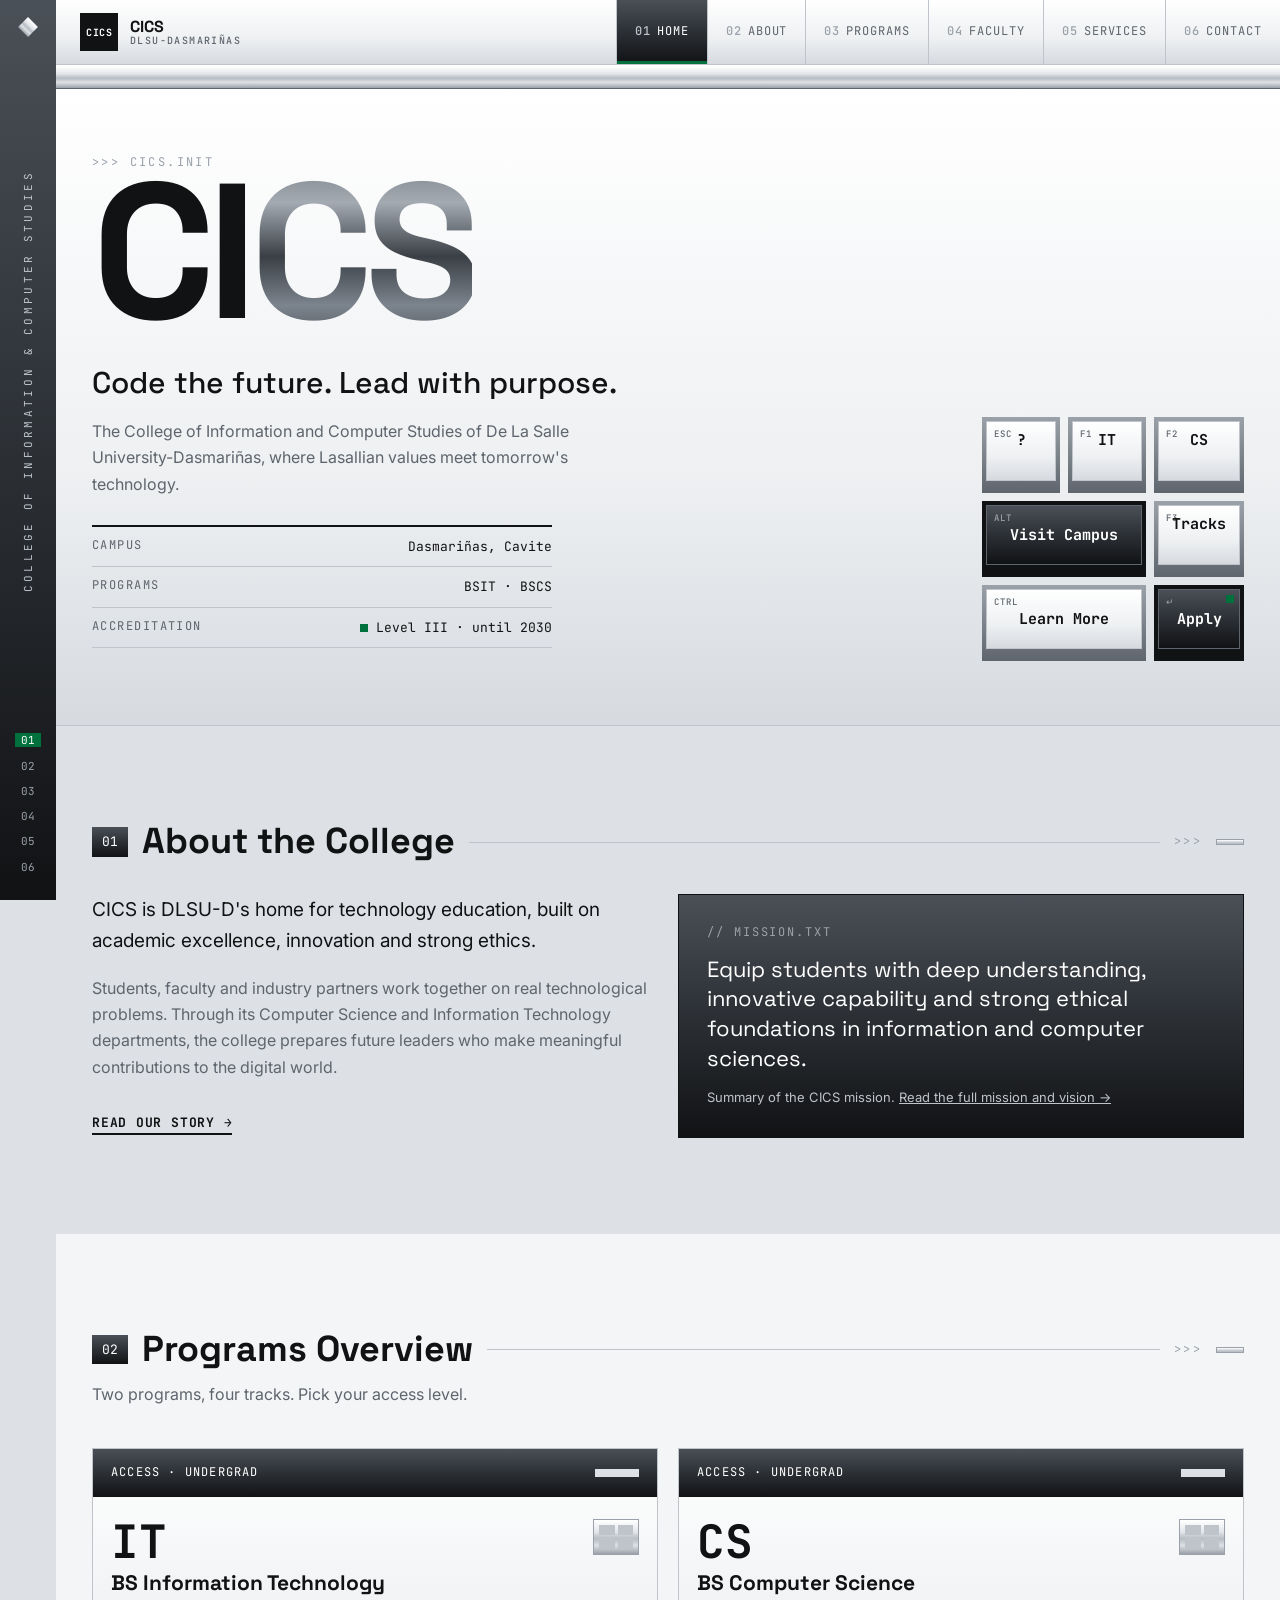
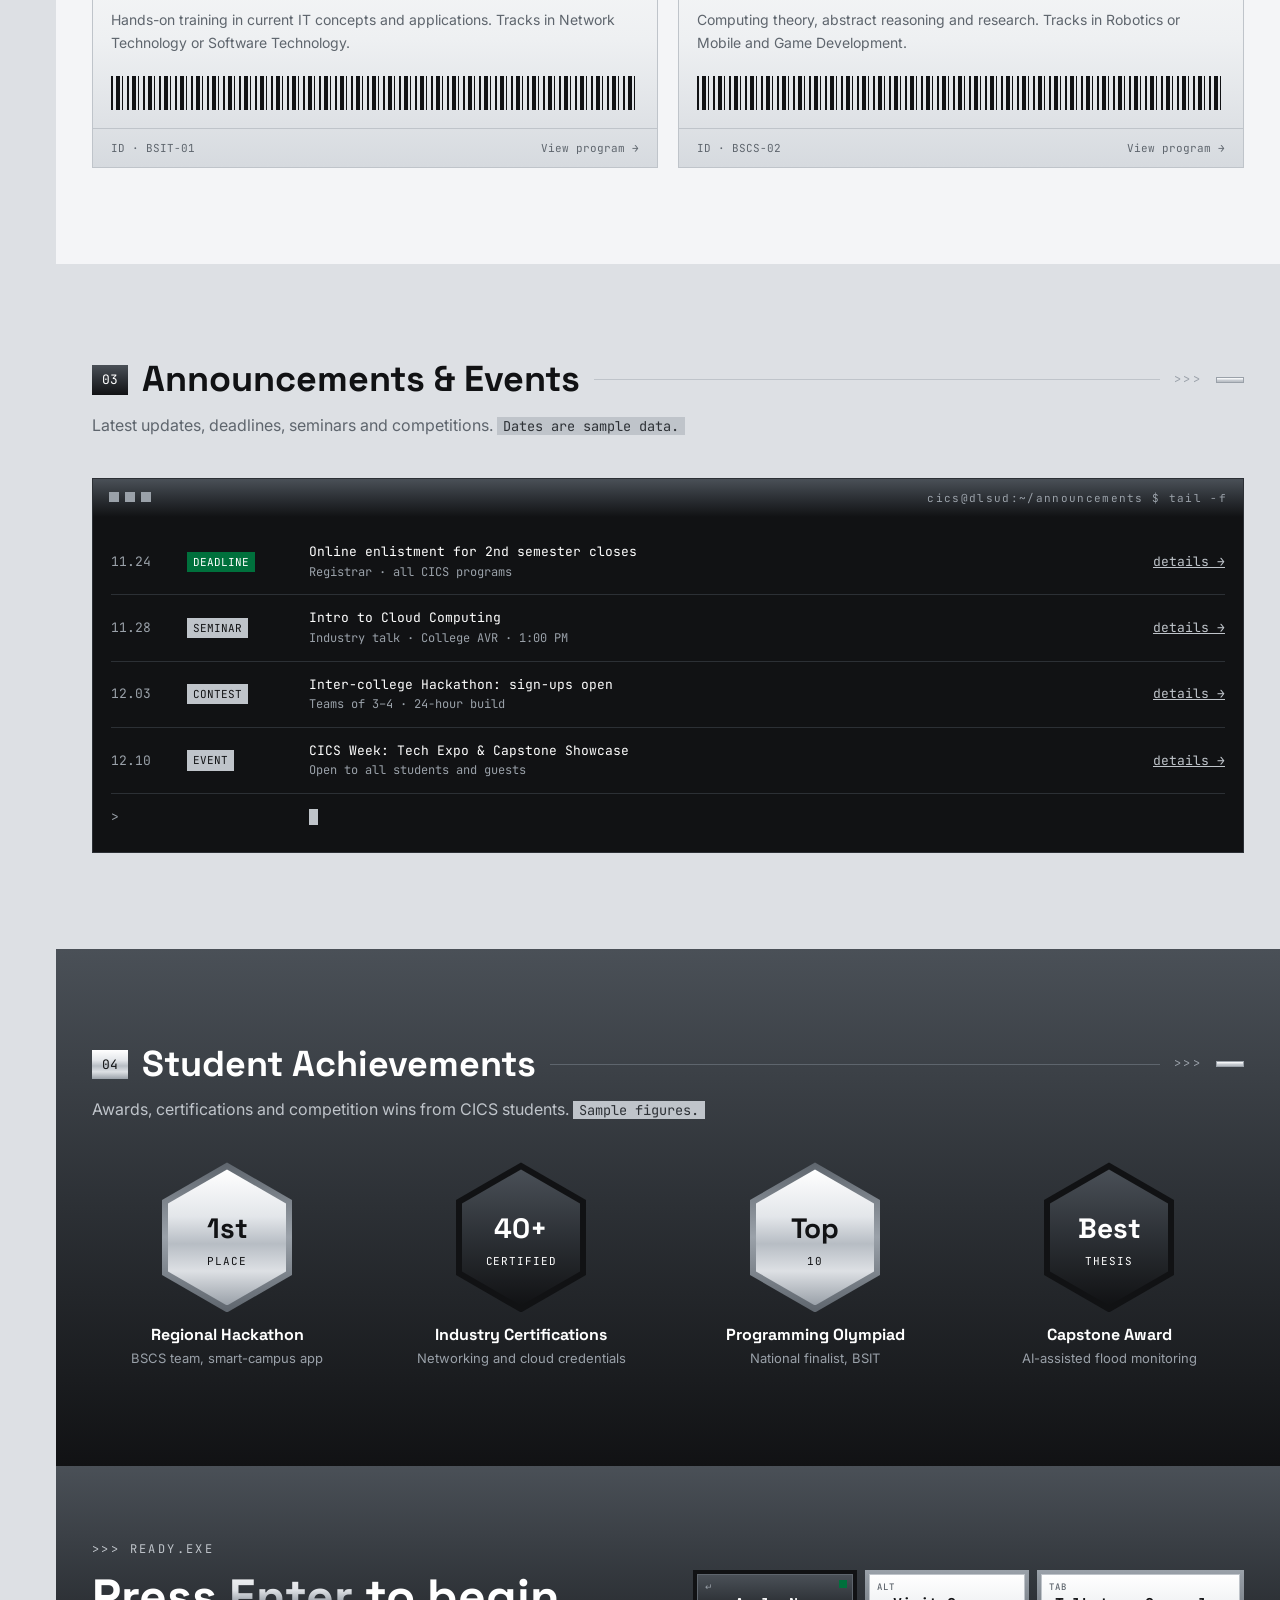
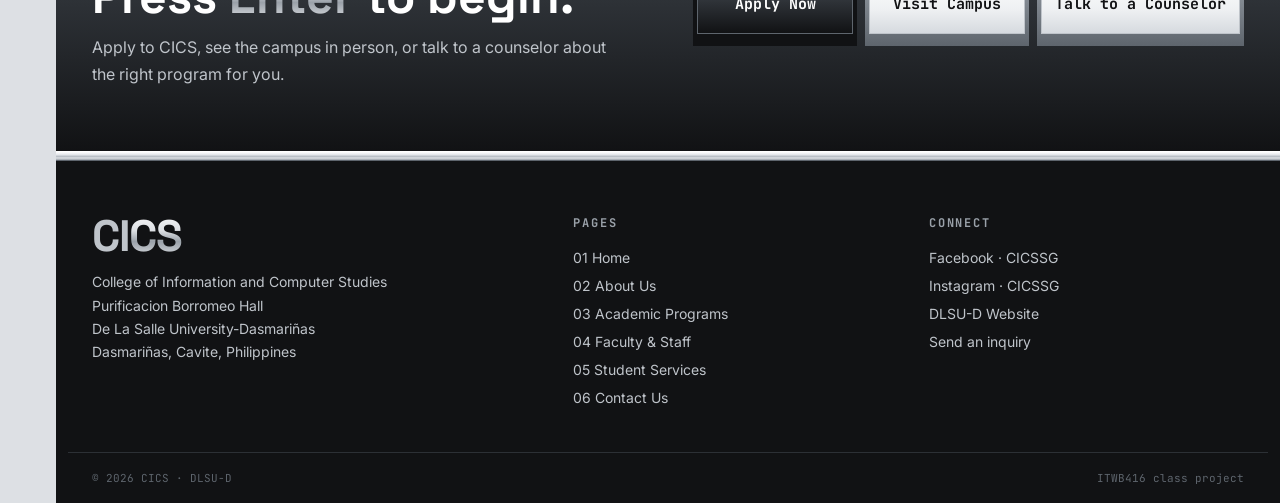
==== index.html @ 77de818f "Add Home, About Us and Academic Programs pages - Pages 1-3 of the CICS website outline (HTML/CSS) wi" ====
<!doctype html>
<html lang="en">
<head>
  <meta charset="utf-8">
  <meta name="viewport" content="width=device-width, initial-scale=1">
  <title>Home · CICS DLSU-D</title>
  <meta name="description" content="College of Information and Computer Studies, De La Salle University-Dasmariñas. Programs, announcements and student achievements.">
  <link rel="preconnect" href="https://fonts.googleapis.com">
  <link rel="preconnect" href="https://fonts.gstatic.com" crossorigin>
  <link href="https://fonts.googleapis.com/css2?family=Space+Grotesk:wght@500;700&family=Inter:wght@400;600&family=JetBrains+Mono:wght@500;700&display=swap" rel="stylesheet">
  <link rel="stylesheet" href="css/style.css">
</head>
<body>
<div class="shell">

  <!-- Side rail -->
  <aside class="rail" aria-label="Page index">
    <span class="mark" aria-hidden="true"></span>
    <span class="v" aria-hidden="true">College of Information &amp; Computer Studies</span>
    <ol>
      <li><a href="index.html" aria-current="page">01</a></li>
      <li><a href="about.html">02</a></li>
      <li><a href="programs.html">03</a></li>
      <li><a href="faculty.html">04</a></li>
      <li><a href="services.html">05</a></li>
      <li><a href="contact.html">06</a></li>
    </ol>
  </aside>

  <div class="main">
    <!-- Header -->
    <header class="site-header">
      <nav class="nav" aria-label="Main">
        <a class="brand" href="index.html">
          <span class="logo">CICS</span>
          <span>CICS<small>DLSU-Dasmariñas</small></span>
        </a>
        <input type="checkbox" id="menu" class="menu-toggle sr-only">
        <label for="menu" class="menu-btn"><i></i>Menu</label>
        <ul class="tabs">
          <li><a href="index.html" aria-current="page"><b>01</b>Home</a></li>
          <li><a href="about.html"><b>02</b>About</a></li>
          <li><a href="programs.html"><b>03</b>Programs</a></li>
          <li><a href="faculty.html"><b>04</b>Faculty</a></li>
          <li><a href="services.html"><b>05</b>Services</a></li>
          <li><a href="contact.html"><b>06</b>Contact</a></li>
        </ul>
      </nav>
    </header>
    <div class="chrome" aria-hidden="true"></div>

    <main>
      <!-- 01 · College banner -->
      <section class="hero" aria-labelledby="hero-title">
        <div class="container">
          <div>
            <p class="chev">&gt;&gt;&gt; CICS.INIT</p>
            <h1 id="hero-title" class="mega"><span class="sr-only">College of Information and Computer Studies, </span>CI<span class="silver">CS</span></h1>
            <p class="tagline">Code the future. Lead with purpose.</p>
            <p class="lede">The College of Information and Computer Studies of De La Salle University-Dasmariñas, where Lasallian values meet tomorrow's technology.</p>
            <dl class="spec">
              <div><dt>Campus</dt><dd>Dasmariñas, Cavite</dd></div>
              <div><dt>Programs</dt><dd>BSIT · BSCS</dd></div>
              <div><dt>Accreditation</dt><dd class="on">Level III · until 2030</dd></div>
            </dl>
          </div>
          <nav class="hero-keys" aria-label="Quick links">
            <a class="key" href="about.html"><span class="sub">ESC</span><span>?</span><span class="sr-only">About the college</span></a>
            <a class="key" href="programs.html#bsit"><span class="sub">F1</span><span>IT</span><span class="sr-only">BS Information Technology</span></a>
            <a class="key" href="programs.html#bscs"><span class="sub">F2</span><span>CS</span><span class="sr-only">BS Computer Science</span></a>
            <a class="key dark wide" href="contact.html"><span class="sub">ALT</span><span>Visit Campus</span></a>
            <a class="key" href="programs.html#tracks"><span class="sub">F3</span><span>Tracks</span><span class="sr-only">Specializations and tracks</span></a>
            <a class="key wide" href="about.html"><span class="sub">CTRL</span><span>Learn More</span></a>
            <a class="key dark go" href="contact.html"><span class="sub">↵</span><span>Apply</span></a>
          </nav>
        </div>
      </section>

      <!-- 02 · About (quick intro) -->
      <section class="section" aria-labelledby="about-title">
        <div class="container">
          <div class="sh"><span class="num">01</span><h2 id="about-title">About the College</h2><span class="line"></span><span class="chev">&gt;&gt;&gt;</span><span class="tick"></span></div>
          <div class="grid g2" style="margin-top:32px;align-items:start">
            <div>
              <p style="font-size:19px;margin-bottom:18px">CICS is DLSU-D's home for technology education, built on academic excellence, innovation and strong ethics.</p>
              <p class="muted" style="margin-bottom:28px">Students, faculty and industry partners work together on real technological problems. Through its Computer Science and Information Technology departments, the college prepares future leaders who make meaningful contributions to the digital world.</p>
              <a class="link" href="about.html">Read our story →</a>
            </div>
            <div class="panel dark">
              <p class="tag" style="color:var(--steel);margin-bottom:12px">// mission.txt</p>
              <p style="font-family:var(--f-head);font-size:22px;line-height:1.35">Equip students with deep understanding, innovative capability and strong ethical foundations in information and computer sciences.</p>
              <p class="muted" style="margin-top:14px;font-size:13px">Summary of the CICS mission. <a href="about.html#mission" style="color:var(--chrome-3)">Read the full mission and vision →</a></p>
            </div>
          </div>
        </div>
      </section>

      <!-- 03 · Programs overview -->
      <section class="section alt" aria-labelledby="programs-title">
        <div class="container">
          <div class="sh"><span class="num">02</span><h2 id="programs-title">Programs Overview</h2><span class="line"></span><span class="chev">&gt;&gt;&gt;</span><span class="tick"></span></div>
          <p class="intro">Two programs, four tracks. Pick your access level.</p>
          <div class="grid g2">
            <a class="badge" href="programs.html#bsit">
              <div class="head"><span>ACCESS · UNDERGRAD</span><span class="slot"></span></div>
              <div class="bd"><div><span class="code">IT</span><h3>BS Information Technology</h3></div><div class="chip" aria-hidden="true"><i></i><i></i><i></i><i></i></div>
                <p>Hands-on training in current IT concepts and applications. Tracks in Network Technology or Software Technology.</p></div>
              <div class="barcode" aria-hidden="true"></div>
              <div class="foot"><span>ID · BSIT-01</span><span>View program →</span></div>
            </a>
            <a class="badge" href="programs.html#bscs">
              <div class="head"><span>ACCESS · UNDERGRAD</span><span class="slot"></span></div>
              <div class="bd"><div><span class="code">CS</span><h3>BS Computer Science</h3></div><div class="chip" aria-hidden="true"><i></i><i></i><i></i><i></i></div>
                <p>Computing theory, abstract reasoning and research. Tracks in Robotics or Mobile and Game Development.</p></div>
              <div class="barcode" aria-hidden="true"></div>
              <div class="foot"><span>ID · BSCS-02</span><span>View program →</span></div>
            </a>
          </div>
        </div>
      </section>

      <!-- 04 · Announcements & events -->
      <section class="section" aria-labelledby="news-title">
        <div class="container">
          <div class="sh"><span class="num">03</span><h2 id="news-title">Announcements &amp; Events</h2><span class="line"></span><span class="chev">&gt;&gt;&gt;</span><span class="tick"></span></div>
          <p class="intro">Latest updates, deadlines, seminars and competitions. <span class="placeholder">Dates are sample data.</span></p>
          <div class="term">
            <div class="bar"><span aria-hidden="true"><i></i><i></i><i></i></span><span>cics@dlsud:~/announcements $ tail -f</span></div>
            <ul>
              <li><span class="d">11.24</span><span class="k g">DEADLINE</span><span class="t">Online enlistment for 2nd semester closes<small>Registrar · all CICS programs</small></span><a class="go-link" href="#">details →</a></li>
              <li><span class="d">11.28</span><span class="k">SEMINAR</span><span class="t">Intro to Cloud Computing<small>Industry talk · College AVR · 1:00 PM</small></span><a class="go-link" href="#">details →</a></li>
              <li><span class="d">12.03</span><span class="k">CONTEST</span><span class="t">Inter-college Hackathon: sign-ups open<small>Teams of 3–4 · 24-hour build</small></span><a class="go-link" href="#">details →</a></li>
              <li><span class="d">12.10</span><span class="k">EVENT</span><span class="t">CICS Week: Tech Expo &amp; Capstone Showcase<small>Open to all students and guests</small></span><a class="go-link" href="#">details →</a></li>
              <li><span class="d">&gt;</span><span></span><span class="t"><span class="cursor" aria-hidden="true"></span></span><span></span></li>
            </ul>
          </div>
        </div>
      </section>

      <!-- 05 · Student achievements -->
      <section class="section dark" aria-labelledby="ach-title">
        <div class="container">
          <div class="sh"><span class="num">04</span><h2 id="ach-title">Student Achievements</h2><span class="line"></span><span class="chev">&gt;&gt;&gt;</span><span class="tick"></span></div>
          <p class="intro">Awards, certifications and competition wins from CICS students. <span class="placeholder">Sample figures.</span></p>
          <div class="medals">
            <div class="medal"><div class="hex"><div><span><b>1st</b>PLACE</span></div></div><h3>Regional Hackathon</h3><p>BSCS team, smart-campus app</p></div>
            <div class="medal"><div class="hex dark"><div><span><b>40+</b>CERTIFIED</span></div></div><h3>Industry Certifications</h3><p>Networking and cloud credentials</p></div>
            <div class="medal"><div class="hex"><div><span><b>Top</b>10</span></div></div><h3>Programming Olympiad</h3><p>National finalist, BSIT</p></div>
            <div class="medal"><div class="hex dark"><div><span><b>Best</b>THESIS</span></div></div><h3>Capstone Award</h3><p>AI-assisted flood monitoring</p></div>
          </div>
        </div>
      </section>
    </main>

    <!-- 06 · Call to action -->
    <section class="cta" aria-labelledby="cta-title">
      <div class="container">
        <div>
          <p class="chev">&gt;&gt;&gt; READY.EXE</p>
          <h2 id="cta-title" style="margin-top:12px">Press <span class="silver-light">Enter</span> to begin.</h2>
          <p>Apply to CICS, see the campus in person, or talk to a counselor about the right program for you.</p>
        </div>
        <div class="keys">
          <a class="key dark go wide" href="contact.html"><span class="sub">↵</span><span>Apply Now</span></a>
          <a class="key wide" href="contact.html"><span class="sub">ALT</span><span>Visit Campus</span></a>
          <a class="key wide" href="contact.html"><span class="sub">TAB</span><span>Talk to a Counselor</span></a>
        </div>
      </div>
    </section>

    <!-- Footer -->
    <footer class="site-footer">
      <div class="chrome thin" aria-hidden="true"></div>
      <div class="container">
        <div>
          <p class="big">CI<span class="silver-light">CS</span></p>
          <p style="font-size:14px;max-width:340px">College of Information and Computer Studies<br>Purificacion Borromeo Hall<br>De La Salle University-Dasmariñas<br>Dasmariñas, Cavite, Philippines</p>
        </div>
        <div>
          <h4>Pages</h4>
          <ul>
            <li><a href="index.html">01 Home</a></li>
            <li><a href="about.html">02 About Us</a></li>
            <li><a href="programs.html">03 Academic Programs</a></li>
            <li><a href="faculty.html">04 Faculty &amp; Staff</a></li>
            <li><a href="services.html">05 Student Services</a></li>
            <li><a href="contact.html">06 Contact Us</a></li>
          </ul>
        </div>
        <div>
          <h4>Connect</h4>
          <ul>
            <li><a href="https://www.facebook.com/DLSUD.CICSSG" target="_blank" rel="noopener">Facebook · CICSSG</a></li>
            <li><a href="https://www.instagram.com/dlsud.cicssg/" target="_blank" rel="noopener">Instagram · CICSSG</a></li>
            <li><a href="https://www.dlsud.edu.ph/" target="_blank" rel="noopener">DLSU-D Website</a></li>
            <li><a href="contact.html">Send an inquiry</a></li>
          </ul>
        </div>
      </div>
      <div class="legal"><span>© 2026 CICS · DLSU-D</span><span>ITWB416 class project</span></div>
    </footer>
  </div>
</div>
</body>
</html>
---- css/style.css ----
/* =========================================================
   CICS · DLSU-D  —  Shared stylesheet (pages 01–03)
   Design direction v0.7 (see design/moodboard.html)
   Silver/black "hardware" look. Gradients only for metal.
   ========================================================= */

:root{
  /* Silver scale */
  --white:#FFFFFF;
  --chrome-1:#F4F5F7;
  --chrome-2:#DDE0E4;
  --chrome-3:#BFC4CA;
  --steel:#9AA1A9;
  --gunmetal:#5E656D;
  --graphite:#2C3035;
  --black:#111214;
  --dlsud:#00703C;          /* "on" signal light only */

  /* Metal gradients */
  --metal:linear-gradient(180deg,#FFFFFF 0%,#E3E6EA 35%,#B7BDC4 55%,#DDE0E4 75%,#9AA1A9 100%);
  --metal-soft:linear-gradient(180deg,#FFFFFF 0%,#EEF0F2 60%,#D6DADF 100%);
  --metal-dark:linear-gradient(180deg,#4A5057 0%,#2C3035 50%,#111214 100%);
  --metal-text:linear-gradient(180deg,#5E656D 0%,#A3AAB2 30%,#3A3F45 52%,#7C848D 72%,#2C3035 100%);
  --metal-text-light:linear-gradient(180deg,#FFFFFF 0%,#DDE0E4 40%,#9AA1A9 60%,#F4F5F7 100%);

  /* Type */
  --f-head:'Space Grotesk',system-ui,sans-serif;
  --f-body:'Inter',system-ui,sans-serif;
  --f-mono:'JetBrains Mono',ui-monospace,monospace;

  /* Layout */
  --rail:56px;
  --max:1200px;
  --gutter:24px;
  --section:96px;
}

*,*::before,*::after{box-sizing:border-box}
html{scroll-behavior:smooth;scroll-padding-top:96px}
body{margin:0;background:var(--chrome-2);color:var(--black);font-family:var(--f-body);line-height:1.65;font-size:16px}
img{max-width:100%;display:block}
a{color:inherit}
h1,h2,h3,h4{font-family:var(--f-head);line-height:1.1;margin:0}
p{margin:0}
ul,ol{margin:0}
:focus-visible{outline:2px solid var(--dlsud);outline-offset:3px}
.sr-only{position:absolute;width:1px;height:1px;overflow:hidden;clip:rect(0 0 0 0);white-space:nowrap}

/* ---------- Utilities ---------- */
.container{max-width:var(--max);margin:0 auto;padding:0 var(--gutter)}
.tag{font-family:var(--f-mono);font-size:12px;letter-spacing:.16em;text-transform:uppercase;color:var(--gunmetal)}
.chev{font-family:var(--f-mono);font-size:12px;letter-spacing:.2em;color:var(--steel)}
.muted{color:var(--gunmetal)}
.silver{background:var(--metal-text);-webkit-background-clip:text;background-clip:text;color:transparent}
.silver-light{background:var(--metal-text-light);-webkit-background-clip:text;background-clip:text;color:transparent}
.placeholder{background:var(--chrome-3);color:var(--graphite);font-family:var(--f-mono);font-size:.85em;padding:0 6px}

/* ---------- Shell: side rail + main ---------- */
.shell{display:grid;grid-template-columns:var(--rail) 1fr;min-height:100vh}
.rail{position:sticky;top:0;height:100vh;background:var(--metal-dark);color:var(--steel);
  display:flex;flex-direction:column;align-items:center;justify-content:space-between;padding:20px 0;
  font-family:var(--f-mono);font-size:11px;z-index:30}
.rail .mark{width:14px;height:14px;background:var(--metal);transform:rotate(45deg)}
.rail .v{writing-mode:vertical-rl;transform:rotate(180deg);letter-spacing:.3em;text-transform:uppercase;color:var(--chrome-3);white-space:nowrap}
.rail ol{list-style:none;padding:0;text-align:center;line-height:2.3}
.rail a{text-decoration:none;color:var(--steel);padding:0 6px}
.rail a:hover{color:var(--white)}
.rail a[aria-current="page"]{color:var(--white);background:var(--dlsud)}
.main{min-width:0}

/* ---------- Header / nav ---------- */
.site-header{position:sticky;top:0;z-index:20;background:var(--metal-soft);border-bottom:1px solid var(--chrome-3)}
.nav{display:flex;justify-content:space-between;align-items:stretch;min-height:64px}
.brand{display:flex;align-items:center;gap:12px;padding:0 var(--gutter);text-decoration:none;font-family:var(--f-head);font-weight:700;line-height:1.1}
.brand .logo{width:38px;height:38px;background:var(--black);color:var(--white);display:grid;place-items:center;font-family:var(--f-mono);font-size:10px;letter-spacing:.05em}
.brand small{display:block;font-family:var(--f-mono);font-weight:500;font-size:10px;letter-spacing:.14em;color:var(--gunmetal);text-transform:uppercase}
.tabs{display:flex;list-style:none;padding:0;font-family:var(--f-mono);font-size:12px;text-transform:uppercase;letter-spacing:.08em}
.tabs li{display:flex}
.tabs a{display:flex;align-items:center;padding:0 18px;border-left:1px solid var(--chrome-3);color:var(--gunmetal);text-decoration:none;transition:background .2s,color .2s}
.tabs a b{color:var(--steel);font-weight:500;margin-right:6px}
.tabs a:hover{background:var(--chrome-1);color:var(--black)}
.tabs a[aria-current="page"]{background:var(--metal-dark);color:var(--white);box-shadow:inset 0 -3px 0 var(--dlsud)}
.tabs a[aria-current="page"] b{color:var(--chrome-3)}
.menu-toggle,.menu-btn{display:none}
.chrome{height:24px;background:var(--metal);border-top:1px solid var(--white);border-bottom:1px solid var(--gunmetal)}
.chrome.thin{height:10px}

/* ---------- Keycaps (buttons) ---------- */
.key{display:inline-grid;place-items:center;position:relative;min-width:76px;height:76px;padding:0 18px 8px;
  background:linear-gradient(180deg,#9AA1A9,#5E656D);font-family:var(--f-mono);font-weight:700;font-size:15px;
  color:var(--black);text-decoration:none;user-select:none;transition:transform .1s}
.key::before{content:"";position:absolute;inset:4px 4px 12px 4px;background:var(--metal-soft);border:1px solid var(--chrome-3);transition:inset .1s}
.key > *{position:relative;z-index:1}
.key .sub{position:absolute;top:10px;left:12px;font-size:9px;font-weight:500;color:var(--gunmetal);letter-spacing:.1em}
.key:hover::before{inset:6px 4px 10px 4px}
.key:active::before{inset:8px 4px 8px 4px}
.key.dark{background:var(--black);color:var(--white)}
.key.dark::before{background:var(--metal-dark);border-color:var(--gunmetal)}
.key.dark .sub{color:var(--steel)}
.key.wide{min-width:164px}
.key.go::after{content:"";position:absolute;z-index:1;top:10px;right:10px;width:8px;height:8px;background:var(--dlsud)}
.key.sm{height:68px;min-width:72px;padding:18px 14px 10px;font-size:13px}
.key.sm .sub{top:8px;left:10px}
.keys{display:flex;flex-wrap:wrap;gap:8px}

/* Plain text link with arrow */
.link{font-family:var(--f-mono);font-size:13px;font-weight:700;text-decoration:none;letter-spacing:.06em;text-transform:uppercase;border-bottom:2px solid var(--black);padding-bottom:2px}
.link:hover{border-color:var(--dlsud)}

/* ---------- Sections ---------- */
.section{padding:var(--section) 0}
.section.alt{background:var(--chrome-1)}
.section.dark{background:var(--metal-dark);color:var(--white)}
.section.dark .muted,.section.dark .tag{color:var(--steel)}
.sh{display:flex;align-items:center;gap:14px;margin-bottom:12px}
.sh .num{font-family:var(--f-mono);font-size:13px;background:var(--metal-dark);color:var(--white);padding:4px 10px}
.sh h2{font-size:clamp(26px,3.4vw,36px)}
.sh .line{flex:1;height:1px;background:var(--chrome-3);min-width:24px}
.sh .tick{width:28px;height:6px;background:var(--metal);border:1px solid var(--steel)}
.section.dark .sh .num{background:var(--metal);color:var(--black)}
.section.dark .sh .line{background:var(--gunmetal)}
.intro{max-width:720px;color:var(--gunmetal);margin-bottom:40px}
.section.dark .intro{color:var(--chrome-3)}

.grid{display:grid;gap:20px}
.g2{grid-template-columns:repeat(auto-fit,minmax(min(100%,420px),1fr))}
.g3{grid-template-columns:repeat(auto-fit,minmax(min(100%,280px),1fr))}
.g4{grid-template-columns:repeat(auto-fit,minmax(min(100%,220px),1fr))}

.panel{background:var(--metal-soft);border:1px solid var(--chrome-3);padding:28px}
.panel h3{font-size:22px;margin-bottom:10px}
.panel.dark{background:var(--metal-dark);border-color:var(--black);color:var(--white)}
.panel.dark .muted{color:var(--chrome-3)}

/* Spec sheet */
.spec{border-top:2px solid var(--black);font-family:var(--f-mono);font-size:13px}
.spec div{display:flex;justify-content:space-between;gap:16px;padding:9px 0;border-bottom:1px solid var(--chrome-3)}
.spec dt,.spec span:first-child{color:var(--gunmetal);text-transform:uppercase;letter-spacing:.12em;font-size:12px}
.spec dd{margin:0;text-align:right}
.spec .on::before{content:"";display:inline-block;width:8px;height:8px;background:var(--dlsud);margin-right:8px}

/* ---------- Mega type / heroes ---------- */
.mega{font-family:var(--f-head);font-weight:700;font-size:clamp(84px,15vw,200px);line-height:.82;letter-spacing:-.045em}
.hero{background:var(--metal-soft);border-bottom:1px solid var(--chrome-3)}
.hero .container{display:grid;grid-template-columns:1.3fr 1fr;gap:40px;padding-top:64px;padding-bottom:64px;align-items:end}
.hero .tagline{font-family:var(--f-head);font-size:clamp(22px,2.6vw,30px);font-weight:500;margin:28px 0 10px}
.hero .lede{color:var(--gunmetal);max-width:520px;margin-bottom:28px}
.hero .spec{max-width:460px}
.hero-keys{display:grid;grid-template-columns:repeat(3,auto);gap:8px;justify-content:end}
.hero-keys .wide{grid-column:span 2}

/* Inner page hero */
.page-hero{background:var(--metal-soft);border-bottom:1px solid var(--chrome-3)}
.page-hero .container{padding-top:56px;padding-bottom:56px;display:grid;grid-template-columns:1fr auto;gap:32px;align-items:end}
.page-hero .mega{font-size:clamp(64px,11vw,150px)}
.crumb{font-family:var(--f-mono);font-size:12px;color:var(--gunmetal);margin-bottom:18px;letter-spacing:.08em}
.crumb a{text-decoration:none}
.crumb a:hover{text-decoration:underline}
.page-hero p.lede{max-width:520px;color:var(--gunmetal);margin-top:20px}
.jump{display:flex;flex-wrap:wrap;gap:8px;justify-content:flex-end;max-width:380px}

/* ---------- Access badges (program cards) ---------- */
.badge{display:flex;flex-direction:column;background:var(--metal-soft);border:1px solid var(--chrome-3);text-decoration:none;transition:transform .2s,border-color .2s}
a.badge:hover{transform:translateY(-4px);border-color:var(--black)}
.badge .head{background:var(--metal-dark);color:var(--white);padding:14px 18px;display:flex;justify-content:space-between;align-items:center;font-family:var(--f-mono);font-size:12px;letter-spacing:.1em}
.badge .slot{width:44px;height:8px;background:var(--chrome-2)}
.badge .bd{padding:22px 18px;display:grid;grid-template-columns:1fr auto;gap:14px;flex:1}
.badge .code{display:block;font-family:var(--f-mono);font-size:46px;font-weight:700;line-height:1;margin-bottom:6px}
.badge h3{font-size:21px}
.badge p{grid-column:1/-1;color:var(--gunmetal);font-size:14px}
.chip{width:46px;height:36px;background:var(--metal);border:1px solid var(--steel);display:grid;grid-template-columns:1fr 1fr;gap:3px;padding:5px}
.chip i{background:var(--chrome-3)}
.barcode{height:34px;margin:0 18px 18px;background:repeating-linear-gradient(90deg,var(--black) 0 2px,transparent 2px 5px,var(--black) 5px 9px,transparent 9px 11px,var(--black) 11px 12px,transparent 12px 16px)}
.badge .foot{display:flex;justify-content:space-between;padding:10px 18px;border-top:1px solid var(--chrome-3);font-family:var(--f-mono);font-size:11px;color:var(--gunmetal)}

/* ---------- Terminal ---------- */
.term{background:var(--black);color:var(--chrome-3);font-family:var(--f-mono);font-size:13px;border:1px solid var(--graphite)}
.term .bar{display:flex;justify-content:space-between;align-items:center;padding:10px 16px;background:var(--metal-dark);color:var(--steel);font-size:11px;letter-spacing:.12em}
.term .bar i{display:inline-block;width:10px;height:10px;background:var(--steel);margin-right:6px}
.term ul{list-style:none;padding:12px 18px}
.term li{display:grid;grid-template-columns:64px 110px 1fr auto;gap:12px;align-items:center;padding:12px 0;border-bottom:1px solid var(--graphite)}
.term li:last-child{border-bottom:0}
.term .d{color:var(--steel)}
.term .t{color:var(--white)}
.term .t small{display:block;color:var(--steel);font-size:12px}
.term .k{color:var(--black);background:var(--chrome-3);padding:1px 6px;justify-self:start;font-size:11px}
.term .k.g{background:var(--dlsud);color:var(--white)}
.term a{color:var(--chrome-3)}
.term a:hover{color:var(--white)}
.cursor{display:inline-block;width:9px;height:16px;background:var(--chrome-3);vertical-align:middle;animation:blink 1s steps(1) infinite}
@keyframes blink{50%{opacity:0}}

/* ---------- Hex medals ---------- */
.medals{display:grid;grid-template-columns:repeat(auto-fit,minmax(150px,1fr));gap:24px}
.medal{text-align:center}
.hex{width:130px;height:150px;margin:0 auto 14px;clip-path:polygon(50% 0,100% 25%,100% 75%,50% 100%,0 75%,0 25%);background:linear-gradient(180deg,#5E656D,#9AA1A9 50%,#5E656D);display:grid;place-items:center}
.hex div{width:118px;height:136px;clip-path:polygon(50% 0,100% 25%,100% 75%,50% 100%,0 75%,0 25%);background:var(--metal);color:var(--black);display:grid;place-items:center;text-align:center;font-family:var(--f-mono);font-size:11px;letter-spacing:.08em}
.hex b{display:block;font-family:var(--f-head);font-size:28px;letter-spacing:0}
.hex.dark{background:var(--black)}
.hex.dark div{background:var(--metal-dark);color:var(--white)}
.medal h3{font-size:16px;margin-bottom:4px}
.medal p{font-size:13px;color:var(--gunmetal)}
.section.dark .medal p{color:var(--steel)}

/* ---------- CTA band ---------- */
.cta{background:var(--metal-dark);color:var(--white)}
.cta .container{display:grid;grid-template-columns:1fr auto;gap:32px;align-items:center;padding-top:64px;padding-bottom:64px}
.cta h2{font-size:clamp(30px,4vw,48px)}
.cta p{color:var(--chrome-3);margin-top:10px;max-width:520px}

/* ---------- About: values keycaps ---------- */
.values{display:grid;grid-template-columns:repeat(auto-fit,minmax(200px,1fr));gap:12px}
.value{position:relative;background:linear-gradient(180deg,#9AA1A9,#5E656D);padding:4px 4px 12px}
.value .face{background:var(--metal-soft);border:1px solid var(--chrome-3);padding:20px;height:100%}
.value .sub{font-family:var(--f-mono);font-size:10px;letter-spacing:.14em;color:var(--gunmetal)}
.value h3{font-size:22px;margin:8px 0}
.value p{font-size:14px;color:var(--gunmetal)}

/* ---------- About: timeline ---------- */
.timeline{list-style:none;padding:0;display:grid;grid-template-columns:repeat(auto-fit,minmax(200px,1fr));gap:0;position:relative}
.timeline::before{content:"";position:absolute;left:0;right:0;top:9px;height:2px;background:var(--gunmetal)}
.timeline li{position:relative;padding:36px 20px 0 0}
.timeline li::before{content:"";position:absolute;top:2px;left:0;width:16px;height:16px;background:var(--metal);border:1px solid var(--gunmetal)}
.timeline li.now::before{background:var(--dlsud);border-color:var(--dlsud)}
.timeline .yr{font-family:var(--f-mono);font-size:13px;font-weight:700;color:var(--chrome-3)}
.timeline h3{font-size:18px;margin:6px 0}
.timeline p{font-size:14px;color:var(--steel)}

/* ---------- About: dean ---------- */
.dean{display:grid;grid-template-columns:300px 1fr;gap:48px;align-items:start}
.portrait{background:var(--metal);padding:8px;border:1px solid var(--steel)}
.portrait .ph{aspect-ratio:4/5;background:var(--metal-dark);display:grid;place-items:center;color:var(--steel);font-family:var(--f-mono);font-size:12px;letter-spacing:.14em}
.portrait figcaption{font-family:var(--f-mono);font-size:11px;padding:8px 4px 0;color:var(--gunmetal);display:flex;justify-content:space-between}
.quote{font-family:var(--f-head);font-size:clamp(22px,2.4vw,28px);font-weight:500;line-height:1.35;margin-bottom:24px}
.quote::before{content:"/* ";color:var(--steel)}
.quote::after{content:" */";color:var(--steel)}
.dean p + p{margin-top:14px}
.sign{margin-top:28px;padding-top:16px;border-top:2px solid var(--black);display:inline-block}
.sign b{display:block;font-family:var(--f-head);font-size:20px}
.sign span{font-family:var(--f-mono);font-size:12px;color:var(--gunmetal);letter-spacing:.1em;text-transform:uppercase}

/* ---------- About: org chart ---------- */
.org{display:flex;flex-direction:column;align-items:center}
.node{background:var(--metal-soft);border:1px solid var(--chrome-3);padding:14px 22px;text-align:center;min-width:200px}
.node .role{font-family:var(--f-mono);font-size:11px;letter-spacing:.12em;color:var(--gunmetal);text-transform:uppercase}
.node b{display:block;font-family:var(--f-head);font-size:17px}
.node.top{background:var(--metal-dark);color:var(--white);border-color:var(--black)}
.node.top .role{color:var(--steel)}
.vline{width:2px;height:28px;background:var(--gunmetal)}
.branch{display:grid;grid-template-columns:repeat(3,1fr);gap:20px;width:100%;position:relative;padding-top:28px}
.branch::before{content:"";position:absolute;top:0;left:calc(100%/6);right:calc(100%/6);height:2px;background:var(--gunmetal)}
.branch.two{grid-template-columns:repeat(2,1fr);max-width:760px}
.branch.two::before{left:25%;right:25%}
.branch > div{display:flex;flex-direction:column;align-items:center;position:relative}
.branch > div::before{content:"";position:absolute;top:-28px;left:50%;width:2px;height:28px;background:var(--gunmetal)}
.branch .node{width:100%}
.groups{list-style:none;padding:0;margin-top:12px;width:100%;display:grid;gap:6px}
.groups li{font-family:var(--f-mono);font-size:12px;padding:8px 12px;background:var(--chrome-1);border-left:3px solid var(--steel)}

/* ---------- About: affiliations ---------- */
.logos{display:grid;grid-template-columns:repeat(auto-fit,minmax(180px,1fr));gap:12px}
.logo-tile{background:var(--metal-soft);border:1px solid var(--chrome-3);padding:20px;min-height:130px;display:flex;flex-direction:column;justify-content:space-between}
.logo-tile .mark{width:56px;height:56px;background:var(--metal-dark);color:var(--white);display:grid;place-items:center;font-family:var(--f-mono);font-size:11px;font-weight:700}
.logo-tile b{font-family:var(--f-head);font-size:16px;display:block;margin-top:14px}
.logo-tile span{font-family:var(--f-mono);font-size:11px;color:var(--gunmetal);letter-spacing:.1em;text-transform:uppercase}

/* ---------- Programs: detail blocks ---------- */
.program{display:grid;grid-template-columns:340px 1fr;gap:48px;align-items:start;padding:var(--section) 0;border-top:1px solid var(--chrome-3)}
.program:first-of-type{border-top:0}
.program .badge{position:sticky;top:110px}
.program h3.sub{font-family:var(--f-mono);font-size:12px;letter-spacing:.16em;text-transform:uppercase;color:var(--gunmetal);margin:36px 0 14px;display:flex;align-items:center;gap:10px}
.program h3.sub::after{content:"";flex:1;height:1px;background:var(--chrome-3)}
.program h3.sub:first-child{margin-top:0}
.program .desc{font-size:17px}
.curr{display:grid;grid-template-columns:repeat(auto-fit,minmax(180px,1fr));gap:12px}
.year{background:var(--metal-soft);border:1px solid var(--chrome-3)}
.year header{background:var(--metal-dark);color:var(--white);font-family:var(--f-mono);font-size:12px;padding:8px 14px;letter-spacing:.1em;display:flex;flex-wrap:wrap;gap:2px 10px;justify-content:space-between}
.year header span:last-child{color:var(--chrome-3)}
.year ul{list-style:none;padding:12px 14px;font-size:14px}
.year li{padding:5px 0;border-bottom:1px dashed var(--chrome-3)}
.year li:last-child{border-bottom:0}
.careers{display:flex;flex-wrap:wrap;gap:8px;list-style:none;padding:0}
.careers li{font-family:var(--f-mono);font-size:12px;padding:7px 12px;background:var(--metal-dark);color:var(--white)}
.careers li::before{content:"> ";color:var(--steel)}
.note{font-family:var(--f-mono);font-size:12px;color:var(--gunmetal);margin-top:12px}

/* Tracks */
.track{background:var(--metal-soft);border:1px solid var(--chrome-3);padding:24px;position:relative}
.track .idx{position:absolute;top:18px;right:20px;font-family:var(--f-mono);font-size:11px;color:var(--steel)}
.track .prog{font-family:var(--f-mono);font-size:11px;letter-spacing:.12em;background:var(--chrome-2);padding:2px 8px;display:inline-block;margin-bottom:12px}
.track h3{font-size:19px;margin-bottom:8px}
.track p{font-size:14px;color:var(--gunmetal)}
.section.dark .track{background:var(--metal-dark);border-color:var(--gunmetal)}
.section.dark .track .prog{background:var(--graphite);color:var(--chrome-3)}
.section.dark .track p{color:var(--steel)}

/* Downloads */
.downloads{list-style:none;padding:12px 18px}
.downloads li{display:grid;grid-template-columns:auto 1fr auto;gap:16px;align-items:center;padding:14px 0;border-bottom:1px solid var(--graphite)}
.downloads li:last-child{border-bottom:0}
.downloads .ext{font-size:11px;background:var(--chrome-3);color:var(--black);padding:2px 6px}
.downloads .t{color:var(--white)}
.downloads .t small{display:block;color:var(--steel);font-size:12px}
.dl{font-family:var(--f-mono);font-size:12px;font-weight:700;color:var(--black);background:var(--metal);border:1px solid var(--steel);padding:8px 14px;text-decoration:none;white-space:nowrap}
.term .dl{color:var(--black)}
.dl:hover{background:var(--white)}

/* ---------- Footer ---------- */
.site-footer{background:var(--black);color:var(--chrome-3)}
.site-footer .container{display:grid;grid-template-columns:1.4fr 1fr 1fr;gap:40px;padding-top:56px;padding-bottom:40px}
.site-footer h4{font-family:var(--f-mono);font-size:12px;letter-spacing:.16em;text-transform:uppercase;color:var(--steel);margin-bottom:14px}
.site-footer ul{list-style:none;padding:0;font-size:14px;line-height:2}
.site-footer a{text-decoration:none}
.site-footer a:hover{color:var(--white)}
.site-footer .big{font-family:var(--f-head);font-weight:700;font-size:44px;line-height:.9;letter-spacing:-.03em;margin-bottom:14px}
.site-footer .legal{border-top:1px solid var(--graphite);padding:16px var(--gutter);font-family:var(--f-mono);font-size:11px;color:var(--gunmetal);display:flex;justify-content:space-between;flex-wrap:wrap;gap:8px;max-width:var(--max);margin:0 auto}

/* ---------- Responsive ---------- */
@media (max-width:1100px){
  .tabs a{padding:0 12px}
  .tabs a b{display:none}
}
@media (max-width:960px){
  .hero .container,.page-hero .container,.cta .container{grid-template-columns:1fr;align-items:start}
  .hero-keys,.jump{justify-content:flex-start}
  .dean{grid-template-columns:1fr}
  .dean .portrait{max-width:280px}
  .program{grid-template-columns:1fr;gap:28px}
  .program .badge{position:static;max-width:420px}
  .site-footer .container{grid-template-columns:1fr 1fr}
  .site-footer .container > :first-child{grid-column:1/-1}
}
@media (max-width:860px){
  /* Collapse tabs into a dropdown (checkbox toggle, no JS) */
  .menu-btn{display:flex;align-items:center;gap:8px;padding:0 var(--gutter);font-family:var(--f-mono);font-size:12px;letter-spacing:.12em;cursor:pointer;border-left:1px solid var(--chrome-3)}
  .menu-btn i{display:block;width:18px;height:2px;background:var(--black);box-shadow:0 6px 0 var(--black),0 -6px 0 var(--black)}
  .tabs{display:none;position:absolute;top:100%;left:0;right:0;flex-direction:column;background:var(--metal-soft);border-bottom:1px solid var(--chrome-3)}
  .tabs a{flex:1;padding:14px var(--gutter);border-left:0;border-top:1px solid var(--chrome-3)}
  .tabs a b{display:inline}
  .menu-toggle:checked ~ .tabs{display:flex}
}
@media (max-width:720px){
  :root{--rail:0px;--section:64px;--gutter:16px}
  .rail{display:none}
  .shell{grid-template-columns:1fr}
  .hero-keys{grid-template-columns:repeat(2,auto)}
  .key.wide{min-width:140px}
  .term li{grid-template-columns:56px 1fr}
  .term li .t{grid-column:1/-1}
  .term li .go-link{grid-column:1/-1}
  .branch{grid-template-columns:1fr;padding-top:0}
  .branch::before,.branch > div::before{display:none}
  .branch > div{margin-top:20px}
  .timeline::before{left:7px;right:auto;top:0;bottom:0;width:2px;height:auto}
  .timeline li{padding:0 0 28px 36px}
  .site-footer .container{grid-template-columns:1fr}
  .downloads li{grid-template-columns:auto 1fr}
  .downloads .dl{grid-column:1/-1;justify-self:start}
  .sh .chev{display:none}
}
@media (prefers-reduced-motion:reduce){*{transition:none!important;animation:none!important}}
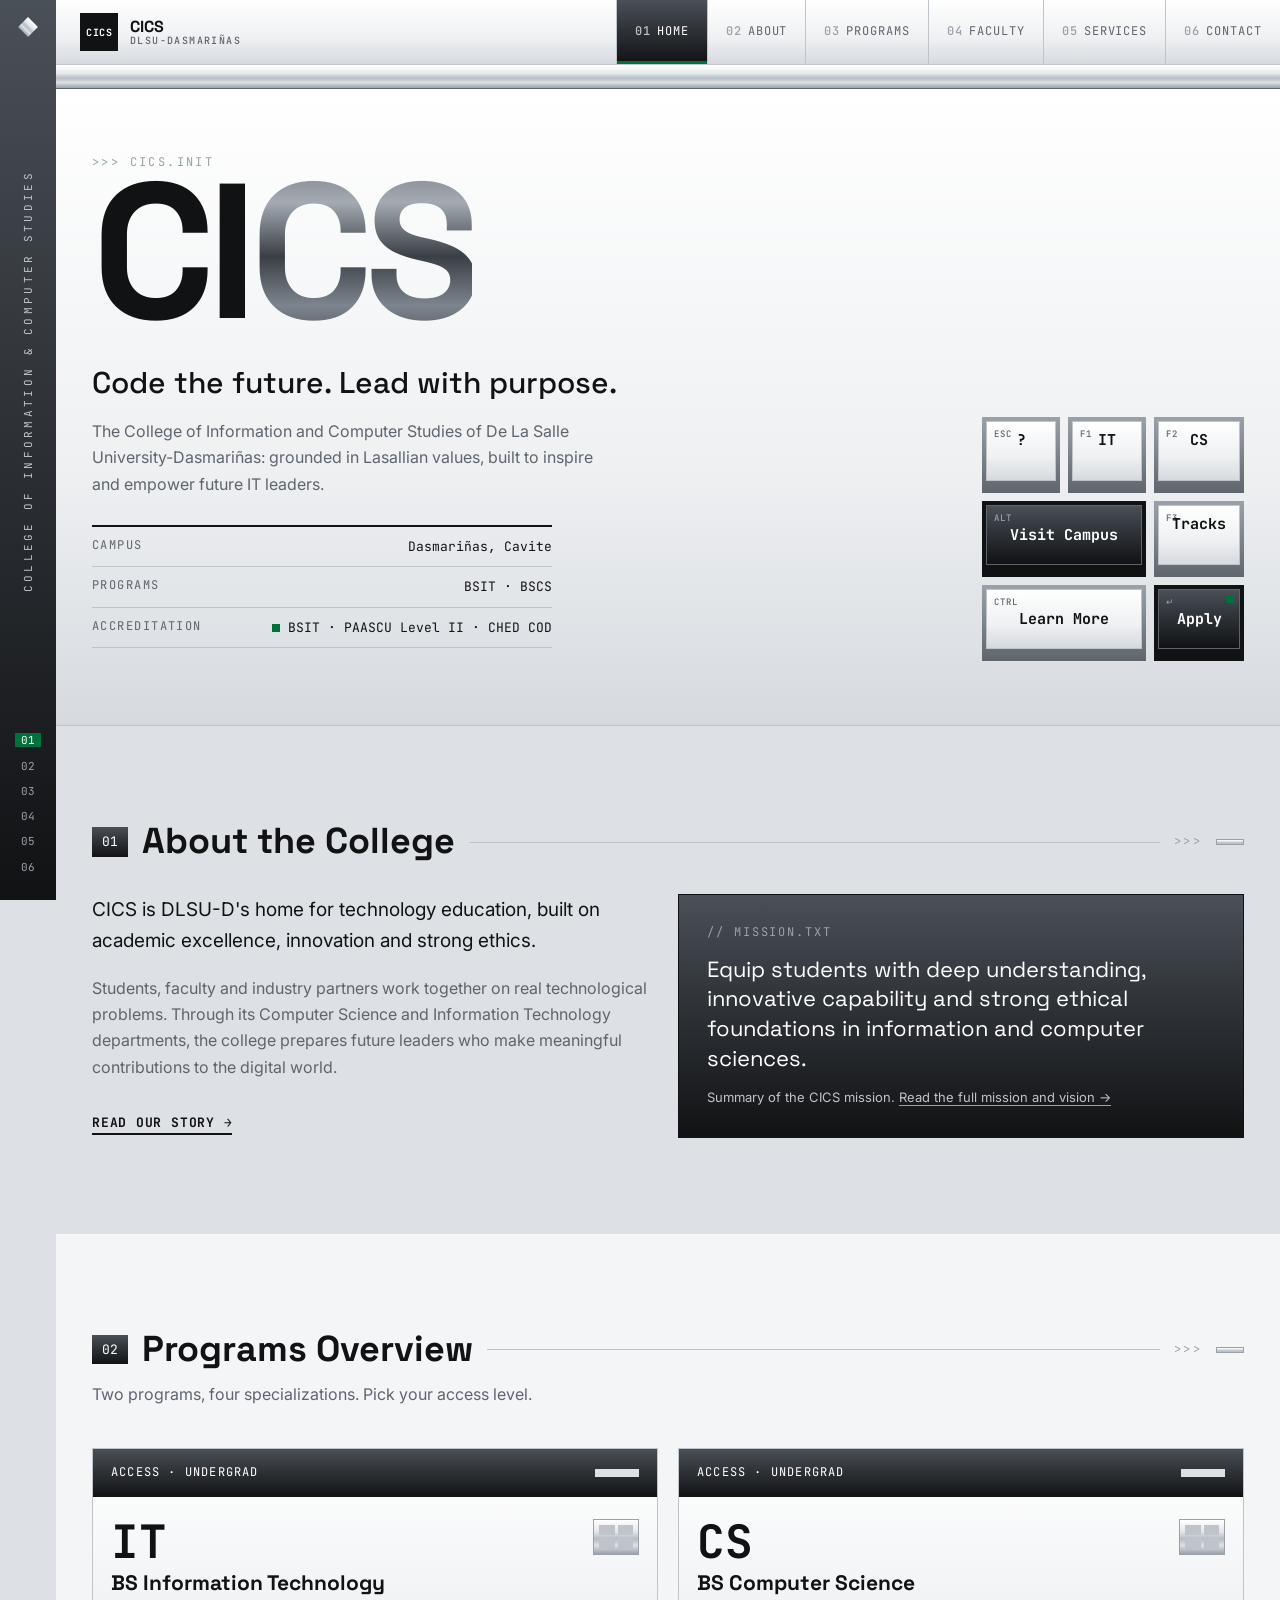
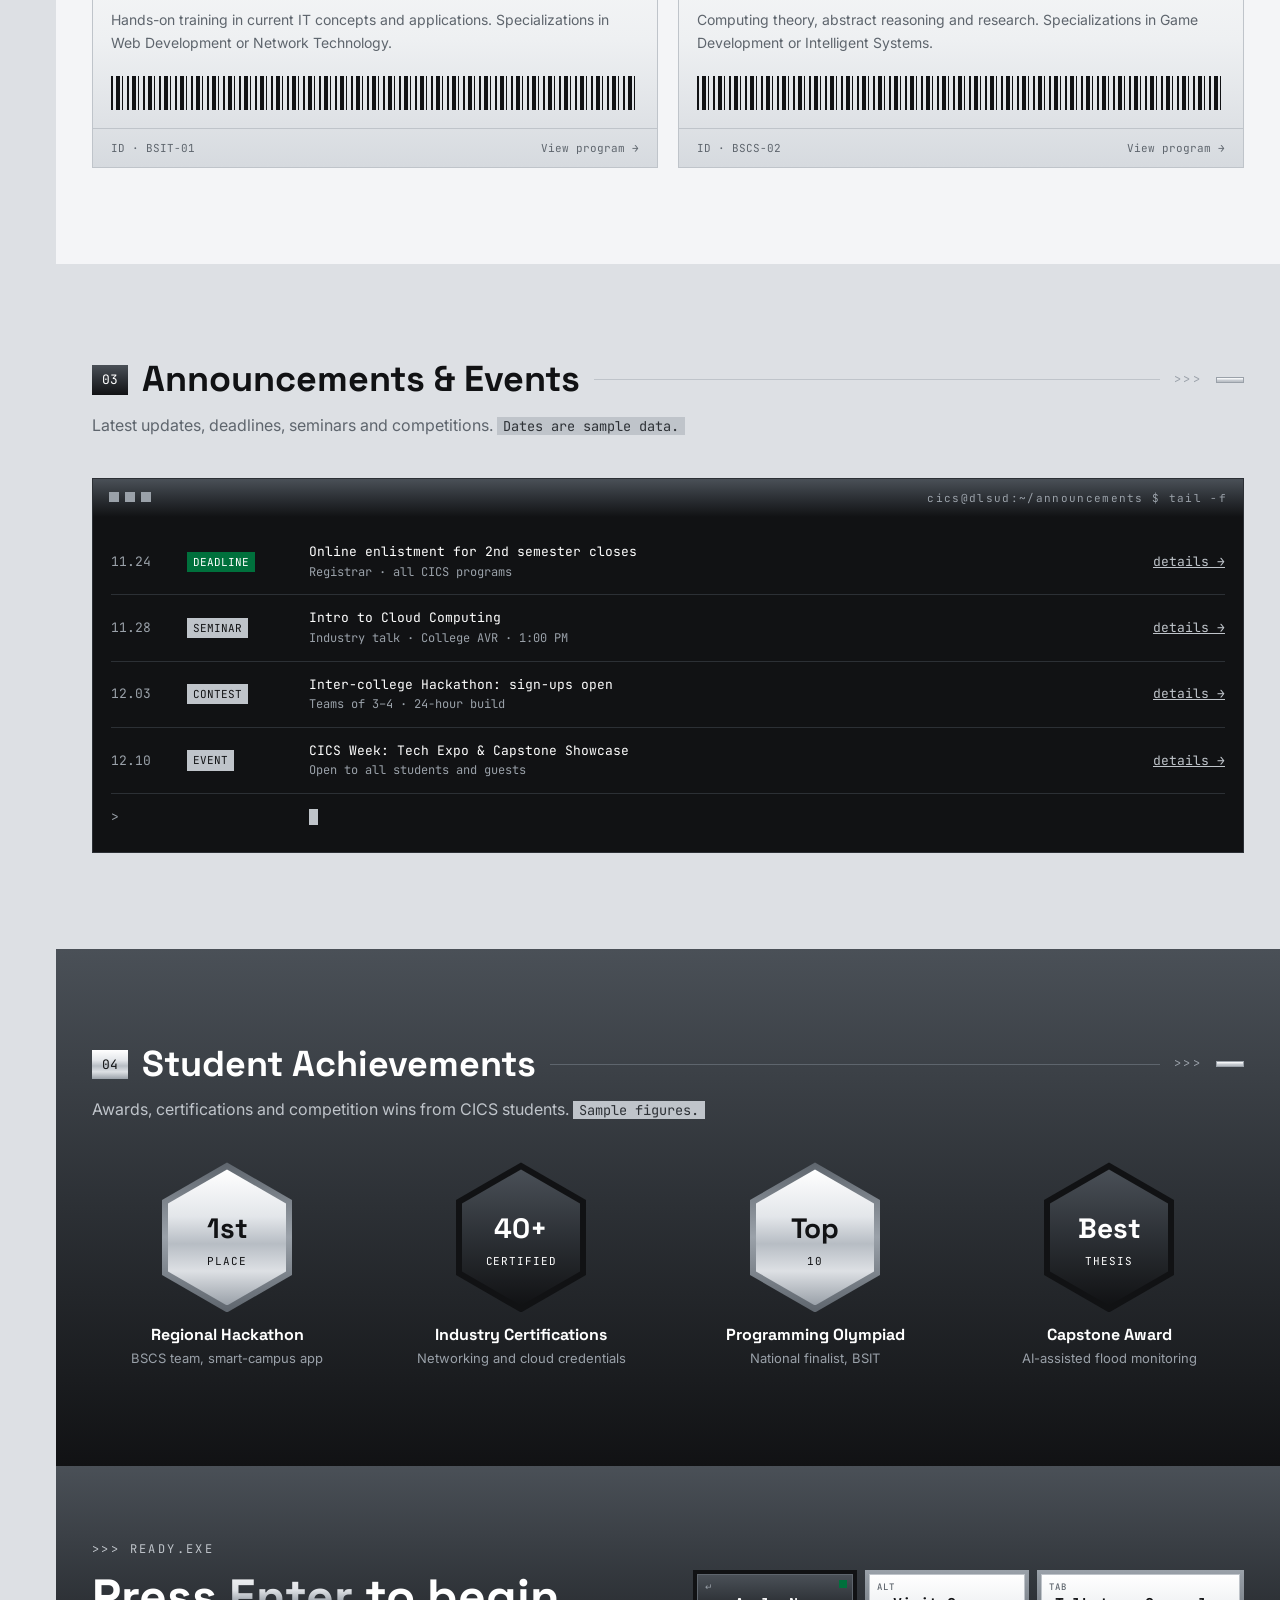
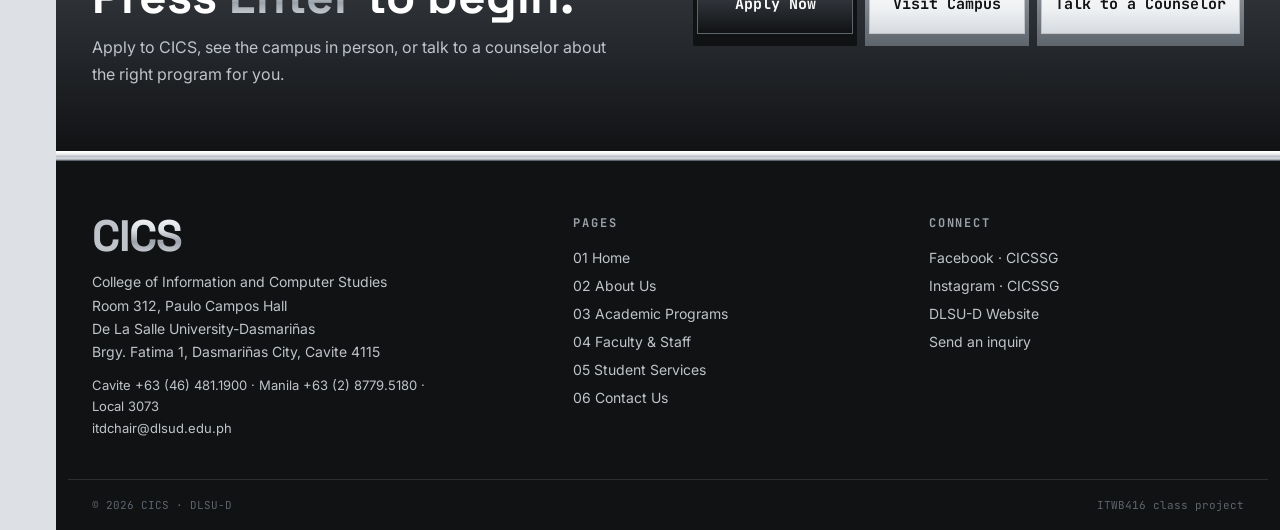
==== commit 6b1f40a2: "Add Faculty, Services and Contact pages; use official CICS content - Correct accreditation (BSIT: PA" ====
--- a/index.html
+++ b/index.html
@@ -57,11 +57,11 @@
             <p class="chev">&gt;&gt;&gt; CICS.INIT</p>
             <h1 id="hero-title" class="mega"><span class="sr-only">College of Information and Computer Studies, </span>CI<span class="silver">CS</span></h1>
             <p class="tagline">Code the future. Lead with purpose.</p>
-            <p class="lede">The College of Information and Computer Studies of De La Salle University-Dasmariñas, where Lasallian values meet tomorrow's technology.</p>
+            <p class="lede">The College of Information and Computer Studies of De La Salle University-Dasmariñas: grounded in Lasallian values, built to inspire and empower future IT leaders.</p>
             <dl class="spec">
               <div><dt>Campus</dt><dd>Dasmariñas, Cavite</dd></div>
               <div><dt>Programs</dt><dd>BSIT · BSCS</dd></div>
-              <div><dt>Accreditation</dt><dd class="on">Level III · until 2030</dd></div>
+              <div><dt>Accreditation</dt><dd class="on">BSIT · PAASCU Level II · CHED COD</dd></div>
             </dl>
           </div>
           <nav class="hero-keys" aria-label="Quick links">
@@ -99,19 +99,19 @@
       <section class="section alt" aria-labelledby="programs-title">
         <div class="container">
           <div class="sh"><span class="num">02</span><h2 id="programs-title">Programs Overview</h2><span class="line"></span><span class="chev">&gt;&gt;&gt;</span><span class="tick"></span></div>
-          <p class="intro">Two programs, four tracks. Pick your access level.</p>
+          <p class="intro">Two programs, four specializations. Pick your access level.</p>
           <div class="grid g2">
             <a class="badge" href="programs.html#bsit">
               <div class="head"><span>ACCESS · UNDERGRAD</span><span class="slot"></span></div>
               <div class="bd"><div><span class="code">IT</span><h3>BS Information Technology</h3></div><div class="chip" aria-hidden="true"><i></i><i></i><i></i><i></i></div>
-                <p>Hands-on training in current IT concepts and applications. Tracks in Network Technology or Software Technology.</p></div>
+                <p>Hands-on training in current IT concepts and applications. Specializations in Web Development or Network Technology.</p></div>
               <div class="barcode" aria-hidden="true"></div>
               <div class="foot"><span>ID · BSIT-01</span><span>View program →</span></div>
             </a>
             <a class="badge" href="programs.html#bscs">
               <div class="head"><span>ACCESS · UNDERGRAD</span><span class="slot"></span></div>
               <div class="bd"><div><span class="code">CS</span><h3>BS Computer Science</h3></div><div class="chip" aria-hidden="true"><i></i><i></i><i></i><i></i></div>
-                <p>Computing theory, abstract reasoning and research. Tracks in Robotics or Mobile and Game Development.</p></div>
+                <p>Computing theory, abstract reasoning and research. Specializations in Game Development or Intelligent Systems.</p></div>
               <div class="barcode" aria-hidden="true"></div>
               <div class="foot"><span>ID · BSCS-02</span><span>View program →</span></div>
             </a>
@@ -174,7 +174,8 @@
       <div class="container">
         <div>
           <p class="big">CI<span class="silver-light">CS</span></p>
-          <p style="font-size:14px;max-width:340px">College of Information and Computer Studies<br>Purificacion Borromeo Hall<br>De La Salle University-Dasmariñas<br>Dasmariñas, Cavite, Philippines</p>
+          <p style="font-size:14px;max-width:340px">College of Information and Computer Studies<br>Room 312, Paulo Campos Hall<br>De La Salle University-Dasmariñas<br>Brgy. Fatima 1, Dasmariñas City, Cavite 4115</p>
+          <p style="font-size:13px;max-width:340px;margin-top:12px">Cavite +63 (46) 481.1900 · Manila +63 (2) 8779.5180 · Local 3073<br><a href="mailto:itdchair@dlsud.edu.ph">itdchair@dlsud.edu.ph</a></p>
         </div>
         <div>
           <h4>Pages</h4>
--- a/css/style.css
+++ b/css/style.css
@@ -1,5 +1,5 @@
 /* =========================================================
-   CICS · DLSU-D  —  Shared stylesheet (pages 01–03)
+   CICS · DLSU-D  —  Shared stylesheet (pages 01–06)
    Design direction v0.7 (see design/moodboard.html)
    Silver/black "hardware" look. Gradients only for metal.
    ========================================================= */
@@ -359,3 +359,65 @@
   .sh .chev{display:none}
 }
 @media (prefers-reduced-motion:reduce){*{transition:none!important;animation:none!important}}
+
+/* =========================================================
+   Pages 04–06: Faculty, Services, Contact
+   ========================================================= */
+
+/* Faculty directory cards */
+.facs{display:grid;grid-template-columns:repeat(auto-fill,minmax(min(100%,250px),1fr));gap:12px}
+.fac{display:grid;grid-template-columns:56px 1fr;gap:14px;align-items:center;background:var(--metal-soft);border:1px solid var(--chrome-3);padding:14px}
+.fac .av{width:56px;height:56px;background:var(--metal-dark);color:var(--chrome-3);display:grid;place-items:center;font-family:var(--f-mono);font-weight:700;font-size:15px;border:2px solid var(--steel)}
+.fac .id{font-family:var(--f-mono);font-size:10px;letter-spacing:.12em;color:var(--steel)}
+.fac h3{font-size:16px;margin:2px 0 4px}
+.fac .pos{font-size:12px;color:var(--gunmetal)}
+.fac .deg{display:inline-block;margin-top:6px;font-family:var(--f-mono);font-size:10px;letter-spacing:.06em;background:var(--dlsud);color:var(--white);padding:1px 6px}
+
+/* Steps */
+.steps{list-style:none;padding:0;display:grid;grid-template-columns:repeat(auto-fit,minmax(min(100%,190px),1fr));gap:12px}
+.steps li{background:var(--metal-soft);border:1px solid var(--chrome-3);border-top:3px solid var(--black);padding:20px}
+.steps .n{font-family:var(--f-mono);font-size:28px;font-weight:700;color:var(--steel)}
+.steps h3{font-size:18px;margin:6px 0}
+.steps p{font-size:14px;color:var(--gunmetal)}
+
+/* Links inside cards */
+.track a,.panel a,.spec a{color:inherit;text-decoration:underline;text-decoration-color:var(--steel);text-underline-offset:3px}
+.track a:hover,.panel a:hover,.spec a:hover{text-decoration-color:var(--dlsud)}
+.panel ol{margin-top:8px}
+
+/* Map */
+.map-grid{grid-template-columns:1fr 1.6fr;align-items:start}
+.map{background:var(--metal);padding:8px;border:1px solid var(--steel)}
+.map iframe{display:block;width:100%;aspect-ratio:16/10;border:0;background:var(--chrome-2)}
+
+/* Inquiry form */
+.form{display:grid;grid-template-columns:1fr 1fr;gap:18px;max-width:860px}
+.form .full{grid-column:1/-1}
+.field label{display:block;font-family:var(--f-mono);font-size:12px;letter-spacing:.14em;text-transform:uppercase;color:var(--gunmetal);margin-bottom:8px}
+.field input,.field textarea{width:100%;font:inherit;color:var(--black);background:var(--white);border:1px solid var(--steel);border-bottom:2px solid var(--black);padding:12px 14px;border-radius:0}
+.field textarea{resize:vertical}
+.field input:focus,.field textarea:focus{outline:none;border-color:var(--dlsud)}
+.field [aria-invalid="true"]{border-color:#B3261E}
+.form-foot{display:flex;justify-content:space-between;align-items:center;gap:16px;flex-wrap:wrap}
+.form button.key{border:0;cursor:pointer}
+.status{font-family:var(--f-mono);font-size:13px}
+.status.ok{color:var(--dlsud)}
+.status.err{color:#B3261E}
+
+/* Social tiles */
+a.logo-tile{text-decoration:none;transition:border-color .2s,transform .2s}
+a.logo-tile:hover{border-color:var(--black);transform:translateY(-3px)}
+.section.dark .logo-tile{background:var(--metal-dark);border-color:var(--gunmetal);color:var(--white)}
+.section.dark .logo-tile span:not(.mark){color:var(--steel)}
+.section.dark .logo-tile .mark{background:var(--metal);color:var(--black)}
+.section.dark a.logo-tile:hover{border-color:var(--chrome-3)}
+.logo-tile.off{opacity:.5}
+.panel.dark .spec dt{color:var(--chrome-3)}
+.panel.dark .spec div{border-color:var(--gunmetal)}
+
+@media (max-width:960px){
+  .map-grid{grid-template-columns:1fr}
+}
+@media (max-width:720px){
+  .form{grid-template-columns:1fr}
+}
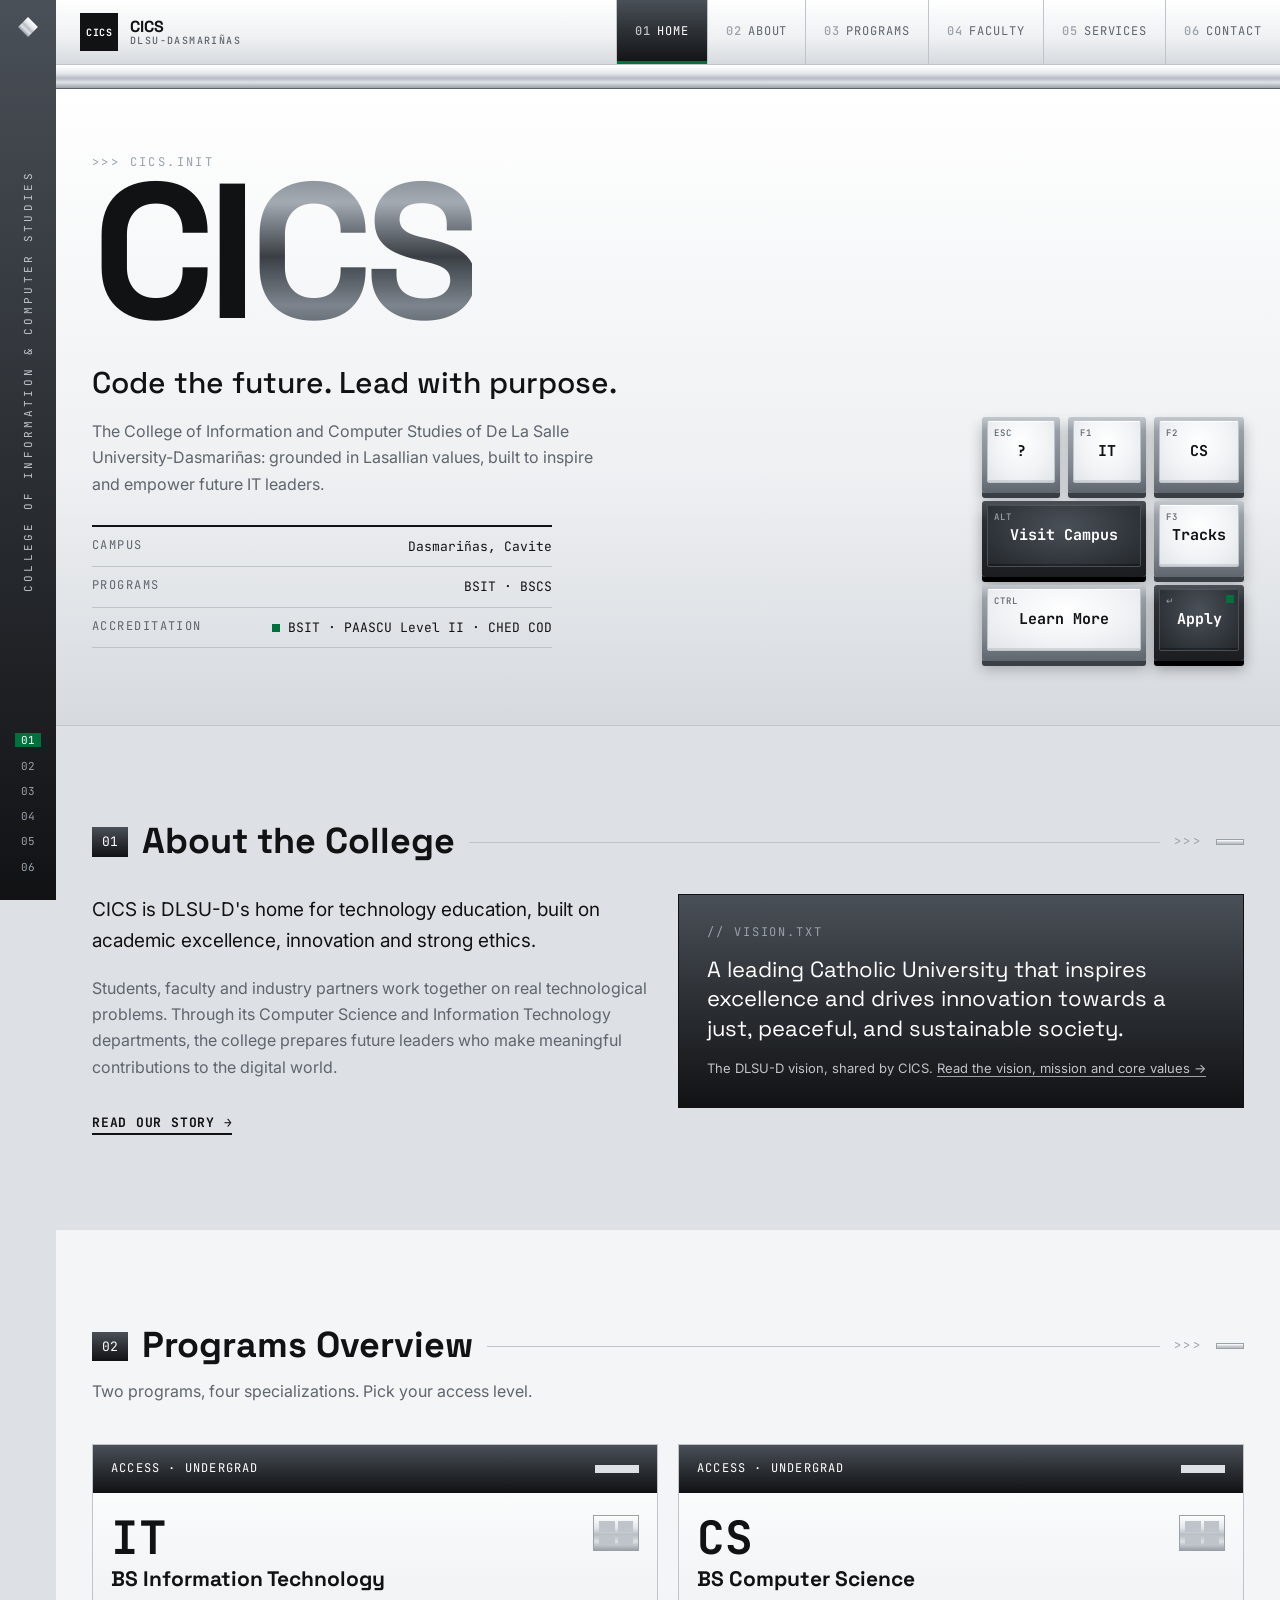
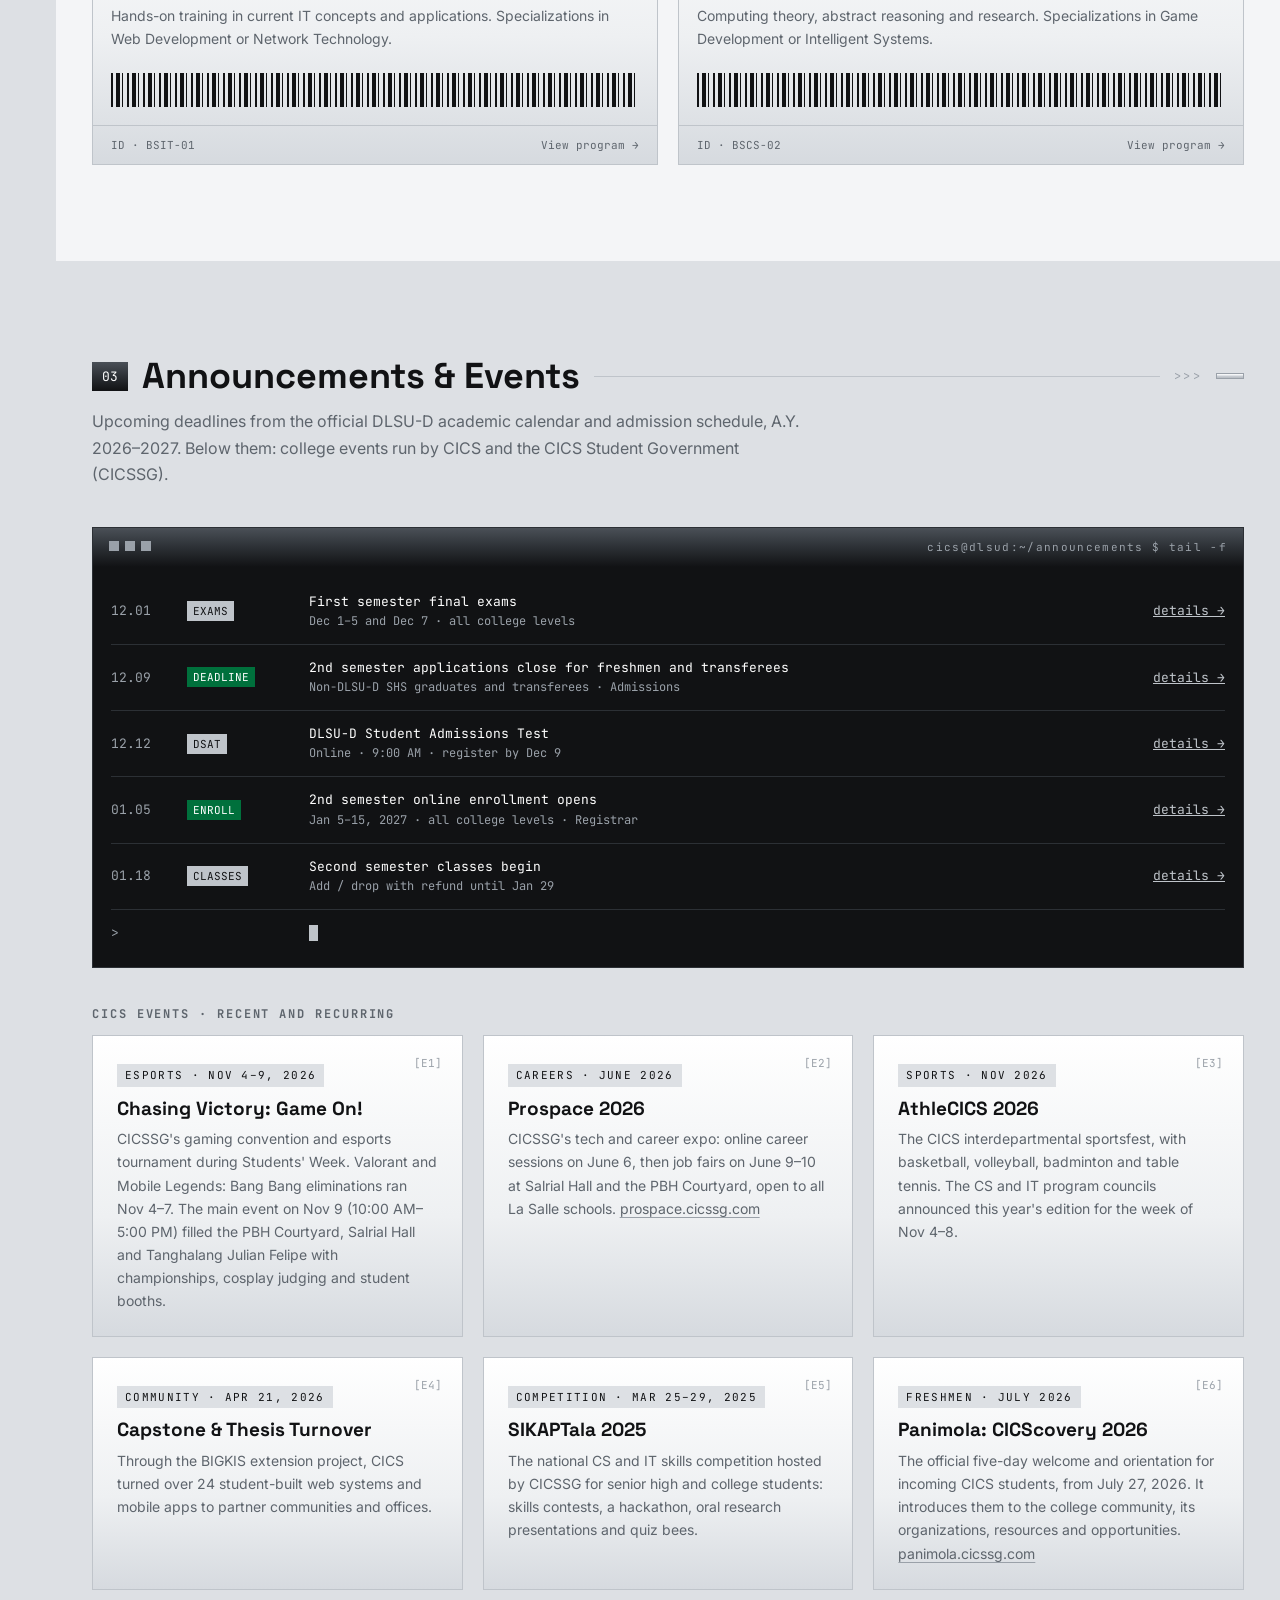
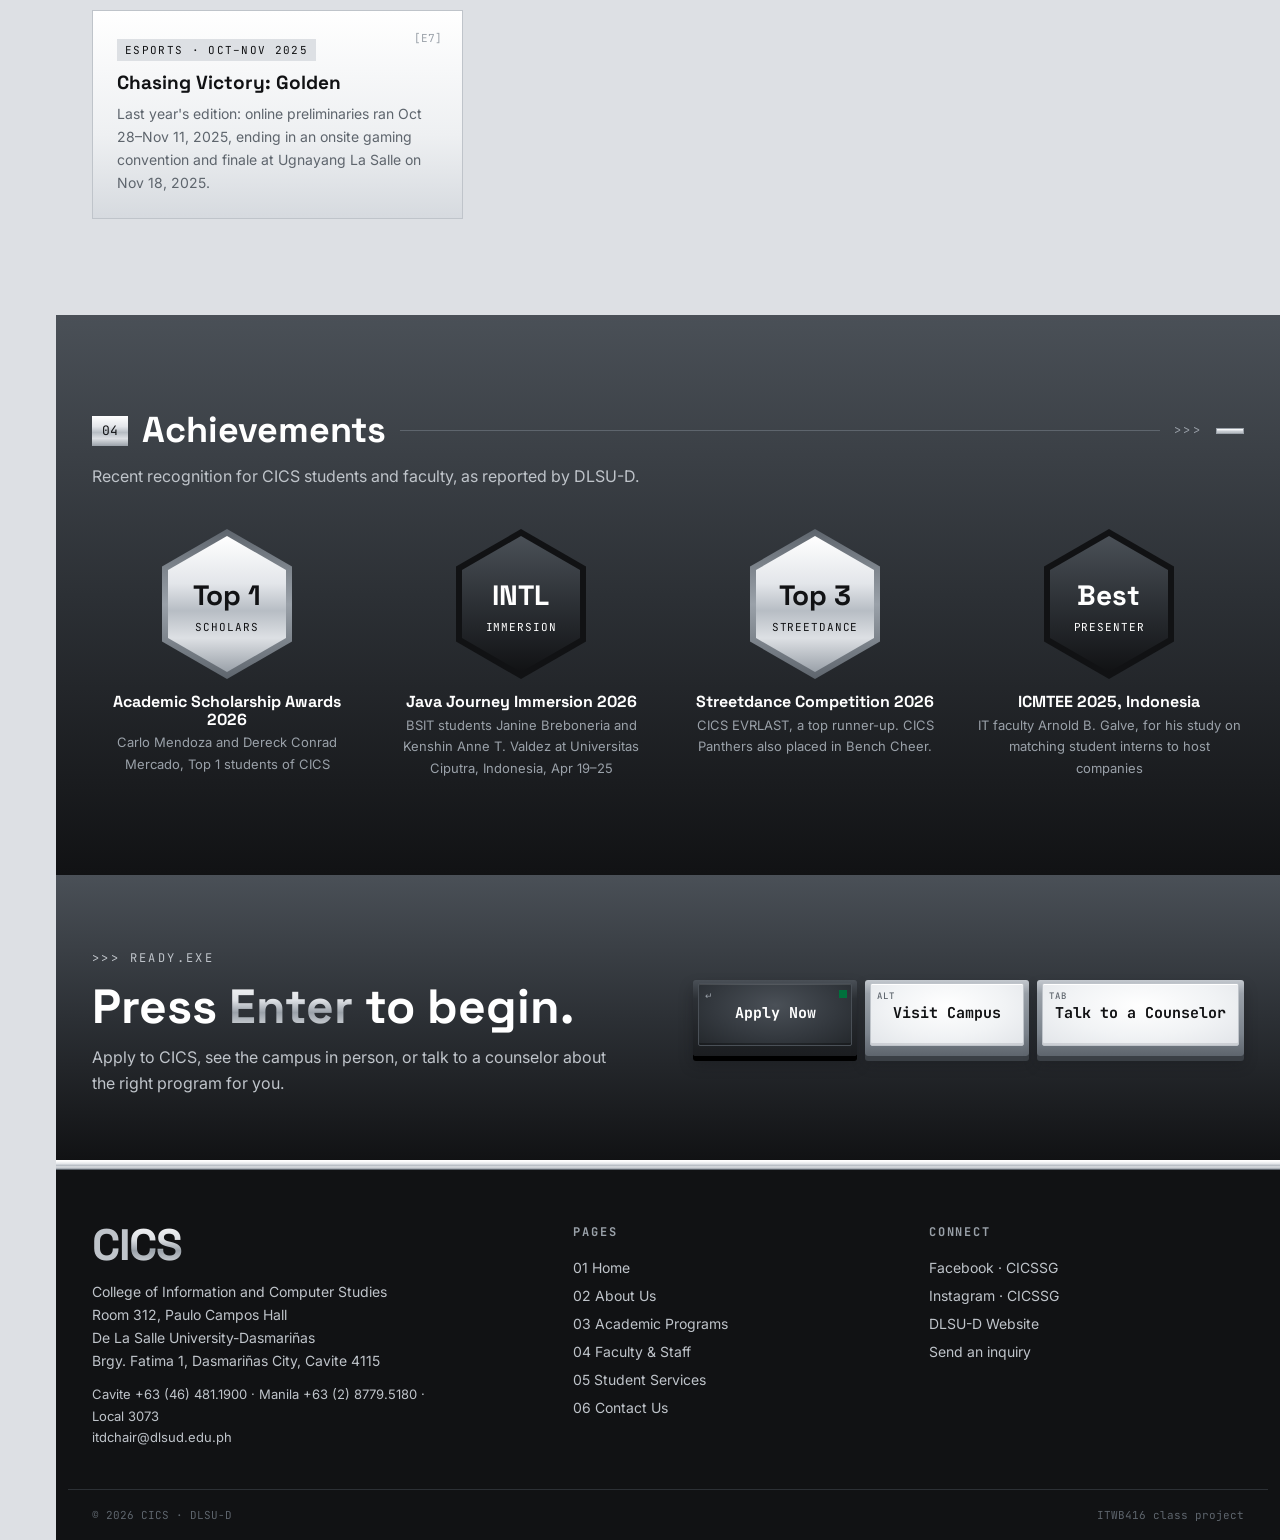
==== commit aebd9d26: "Fill pages with official DLSU-D content and add secret theme switch Content (researched across dlsud" ====
--- a/index.html
+++ b/index.html
@@ -9,6 +9,7 @@
   <link rel="preconnect" href="https://fonts.gstatic.com" crossorigin>
   <link href="https://fonts.googleapis.com/css2?family=Space+Grotesk:wght@500;700&family=Inter:wght@400;600&family=JetBrains+Mono:wght@500;700&display=swap" rel="stylesheet">
   <link rel="stylesheet" href="css/style.css">
+  <script src="js/theme.js"></script>
 </head>
 <body>
 <div class="shell">
@@ -68,10 +69,10 @@
             <a class="key" href="about.html"><span class="sub">ESC</span><span>?</span><span class="sr-only">About the college</span></a>
             <a class="key" href="programs.html#bsit"><span class="sub">F1</span><span>IT</span><span class="sr-only">BS Information Technology</span></a>
             <a class="key" href="programs.html#bscs"><span class="sub">F2</span><span>CS</span><span class="sr-only">BS Computer Science</span></a>
-            <a class="key dark wide" href="contact.html"><span class="sub">ALT</span><span>Visit Campus</span></a>
+            <a class="key dark wide" href="https://www.dlsud.edu.ph/admissions/visit-dlsud" target="_blank" rel="noopener"><span class="sub">ALT</span><span>Visit Campus</span></a>
             <a class="key" href="programs.html#tracks"><span class="sub">F3</span><span>Tracks</span><span class="sr-only">Specializations and tracks</span></a>
             <a class="key wide" href="about.html"><span class="sub">CTRL</span><span>Learn More</span></a>
-            <a class="key dark go" href="contact.html"><span class="sub">↵</span><span>Apply</span></a>
+            <a class="key dark go" href="https://www.dlsud.edu.ph/admissions/online-application" target="_blank" rel="noopener"><span class="sub">↵</span><span>Apply</span></a>
           </nav>
         </div>
       </section>
@@ -87,9 +88,9 @@
               <a class="link" href="about.html">Read our story →</a>
             </div>
             <div class="panel dark">
-              <p class="tag" style="color:var(--steel);margin-bottom:12px">// mission.txt</p>
-              <p style="font-family:var(--f-head);font-size:22px;line-height:1.35">Equip students with deep understanding, innovative capability and strong ethical foundations in information and computer sciences.</p>
-              <p class="muted" style="margin-top:14px;font-size:13px">Summary of the CICS mission. <a href="about.html#mission" style="color:var(--chrome-3)">Read the full mission and vision →</a></p>
+              <p class="tag" style="color:var(--steel);margin-bottom:12px">// vision.txt</p>
+              <p style="font-family:var(--f-head);font-size:22px;line-height:1.35">A leading Catholic University that inspires excellence and drives innovation towards a just, peaceful, and sustainable society.</p>
+              <p class="muted" style="margin-top:14px;font-size:13px">The DLSU-D vision, shared by CICS. <a href="about.html#mission" style="color:var(--chrome-3)">Read the vision, mission and core values →</a></p>
             </div>
           </div>
         </div>
@@ -123,30 +124,42 @@
       <section class="section" aria-labelledby="news-title">
         <div class="container">
           <div class="sh"><span class="num">03</span><h2 id="news-title">Announcements &amp; Events</h2><span class="line"></span><span class="chev">&gt;&gt;&gt;</span><span class="tick"></span></div>
-          <p class="intro">Latest updates, deadlines, seminars and competitions. <span class="placeholder">Dates are sample data.</span></p>
+          <p class="intro">Upcoming deadlines from the official DLSU-D academic calendar and admission schedule, A.Y. 2026–2027. Below them: college events run by CICS and the CICS Student Government (CICSSG).</p>
           <div class="term">
             <div class="bar"><span aria-hidden="true"><i></i><i></i><i></i></span><span>cics@dlsud:~/announcements $ tail -f</span></div>
             <ul>
-              <li><span class="d">11.24</span><span class="k g">DEADLINE</span><span class="t">Online enlistment for 2nd semester closes<small>Registrar · all CICS programs</small></span><a class="go-link" href="#">details →</a></li>
-              <li><span class="d">11.28</span><span class="k">SEMINAR</span><span class="t">Intro to Cloud Computing<small>Industry talk · College AVR · 1:00 PM</small></span><a class="go-link" href="#">details →</a></li>
-              <li><span class="d">12.03</span><span class="k">CONTEST</span><span class="t">Inter-college Hackathon: sign-ups open<small>Teams of 3–4 · 24-hour build</small></span><a class="go-link" href="#">details →</a></li>
-              <li><span class="d">12.10</span><span class="k">EVENT</span><span class="t">CICS Week: Tech Expo &amp; Capstone Showcase<small>Open to all students and guests</small></span><a class="go-link" href="#">details →</a></li>
+              <li><span class="d">12.01</span><span class="k">EXAMS</span><span class="t">First semester final exams<small>Dec 1–5 and Dec 7 · all college levels</small></span><a class="go-link" href="https://www.dlsud.edu.ph/academics/academic-calendar" target="_blank" rel="noopener">details →</a></li>
+              <li><span class="d">12.09</span><span class="k g">DEADLINE</span><span class="t">2nd semester applications close for freshmen and transferees<small>Non-DLSU-D SHS graduates and transferees · Admissions</small></span><a class="go-link" href="https://www.dlsud.edu.ph/admissions/undergraduate-admission" target="_blank" rel="noopener">details →</a></li>
+              <li><span class="d">12.12</span><span class="k">DSAT</span><span class="t">DLSU-D Student Admissions Test<small>Online · 9:00 AM · register by Dec 9</small></span><a class="go-link" href="https://www.dlsud.edu.ph/admissions/undergraduate-admission" target="_blank" rel="noopener">details →</a></li>
+              <li><span class="d">01.05</span><span class="k g">ENROLL</span><span class="t">2nd semester online enrollment opens<small>Jan 5–15, 2027 · all college levels · Registrar</small></span><a class="go-link" href="https://www.dlsud.edu.ph/academics/academic-calendar" target="_blank" rel="noopener">details →</a></li>
+              <li><span class="d">01.18</span><span class="k">CLASSES</span><span class="t">Second semester classes begin<small>Add / drop with refund until Jan 29</small></span><a class="go-link" href="https://www.dlsud.edu.ph/academics/academic-calendar" target="_blank" rel="noopener">details →</a></li>
               <li><span class="d">&gt;</span><span></span><span class="t"><span class="cursor" aria-hidden="true"></span></span><span></span></li>
             </ul>
           </div>
+
+          <h3 class="tag" style="margin:40px 0 14px">CICS events · recent and recurring</h3>
+          <div class="grid g3">
+            <div class="track"><span class="idx">[E1]</span><span class="prog">ESPORTS · NOV 4–9, 2026</span><h3>Chasing Victory: Game On!</h3><p>CICSSG's gaming convention and esports tournament during Students' Week. Valorant and Mobile Legends: Bang Bang eliminations ran Nov 4–7. The main event on Nov 9 (10:00 AM–5:00 PM) filled the PBH Courtyard, Salrial Hall and Tanghalang Julian Felipe with championships, cosplay judging and student booths.</p></div>
+            <div class="track"><span class="idx">[E2]</span><span class="prog">CAREERS · JUNE 2026</span><h3>Prospace 2026</h3><p>CICSSG's tech and career expo: online career sessions on June 6, then job fairs on June 9–10 at Salrial Hall and the PBH Courtyard, open to all La Salle schools. <a href="https://prospace.cicssg.com/" target="_blank" rel="noopener">prospace.cicssg.com</a></p></div>
+            <div class="track"><span class="idx">[E3]</span><span class="prog">SPORTS · NOV 2026</span><h3>AthleCICS 2026</h3><p>The CICS interdepartmental sportsfest, with basketball, volleyball, badminton and table tennis. The CS and IT program councils announced this year's edition for the week of Nov 4–8.</p></div>
+            <div class="track"><span class="idx">[E4]</span><span class="prog">COMMUNITY · APR 21, 2026</span><h3>Capstone &amp; Thesis Turnover</h3><p>Through the BIGKIS extension project, CICS turned over 24 student-built web systems and mobile apps to partner communities and offices.</p></div>
+            <div class="track"><span class="idx">[E5]</span><span class="prog">COMPETITION · MAR 25–29, 2025</span><h3>SIKAPTala 2025</h3><p>The national CS and IT skills competition hosted by CICSSG for senior high and college students: skills contests, a hackathon, oral research presentations and quiz bees.</p></div>
+            <div class="track"><span class="idx">[E6]</span><span class="prog">FRESHMEN · JULY 2026</span><h3>Panimola: CICScovery 2026</h3><p>The official five-day welcome and orientation for incoming CICS students, from July 27, 2026. It introduces them to the college community, its organizations, resources and opportunities. <a href="https://panimola.cicssg.com/" target="_blank" rel="noopener">panimola.cicssg.com</a></p></div>
+            <div class="track"><span class="idx">[E7]</span><span class="prog">ESPORTS · OCT–NOV 2025</span><h3>Chasing Victory: Golden</h3><p>Last year's edition: online preliminaries ran Oct 28–Nov 11, 2025, ending in an onsite gaming convention and finale at Ugnayang La Salle on Nov 18, 2025.</p></div>
+          </div>
         </div>
       </section>
 
       <!-- 05 · Student achievements -->
       <section class="section dark" aria-labelledby="ach-title">
         <div class="container">
-          <div class="sh"><span class="num">04</span><h2 id="ach-title">Student Achievements</h2><span class="line"></span><span class="chev">&gt;&gt;&gt;</span><span class="tick"></span></div>
-          <p class="intro">Awards, certifications and competition wins from CICS students. <span class="placeholder">Sample figures.</span></p>
+          <div class="sh"><span class="num">04</span><h2 id="ach-title">Achievements</h2><span class="line"></span><span class="chev">&gt;&gt;&gt;</span><span class="tick"></span></div>
+          <p class="intro">Recent recognition for CICS students and faculty, as reported by DLSU-D.</p>
           <div class="medals">
-            <div class="medal"><div class="hex"><div><span><b>1st</b>PLACE</span></div></div><h3>Regional Hackathon</h3><p>BSCS team, smart-campus app</p></div>
-            <div class="medal"><div class="hex dark"><div><span><b>40+</b>CERTIFIED</span></div></div><h3>Industry Certifications</h3><p>Networking and cloud credentials</p></div>
-            <div class="medal"><div class="hex"><div><span><b>Top</b>10</span></div></div><h3>Programming Olympiad</h3><p>National finalist, BSIT</p></div>
-            <div class="medal"><div class="hex dark"><div><span><b>Best</b>THESIS</span></div></div><h3>Capstone Award</h3><p>AI-assisted flood monitoring</p></div>
+            <div class="medal"><div class="hex"><div><span><b>Top 1</b>SCHOLARS</span></div></div><h3>Academic Scholarship Awards 2026</h3><p>Carlo Mendoza and Dereck Conrad Mercado, Top 1 students of CICS</p></div>
+            <div class="medal"><div class="hex dark"><div><span><b>INTL</b>IMMERSION</span></div></div><h3>Java Journey Immersion 2026</h3><p>BSIT students Janine Breboneria and Kenshin Anne T. Valdez at Universitas Ciputra, Indonesia, Apr 19–25</p></div>
+            <div class="medal"><div class="hex"><div><span><b>Top 3</b>STREETDANCE</span></div></div><h3>Streetdance Competition 2026</h3><p>CICS EVRLAST, a top runner-up. CICS Panthers also placed in Bench Cheer.</p></div>
+            <div class="medal"><div class="hex dark"><div><span><b>Best</b>PRESENTER</span></div></div><h3>ICMTEE 2025, Indonesia</h3><p>IT faculty Arnold B. Galve, for his study on matching student interns to host companies</p></div>
           </div>
         </div>
       </section>
@@ -161,9 +174,9 @@
           <p>Apply to CICS, see the campus in person, or talk to a counselor about the right program for you.</p>
         </div>
         <div class="keys">
-          <a class="key dark go wide" href="contact.html"><span class="sub">↵</span><span>Apply Now</span></a>
-          <a class="key wide" href="contact.html"><span class="sub">ALT</span><span>Visit Campus</span></a>
-          <a class="key wide" href="contact.html"><span class="sub">TAB</span><span>Talk to a Counselor</span></a>
+          <a class="key dark go wide" href="https://www.dlsud.edu.ph/admissions/online-application" target="_blank" rel="noopener"><span class="sub">↵</span><span>Apply Now</span></a>
+          <a class="key wide" href="https://www.dlsud.edu.ph/admissions/visit-dlsud" target="_blank" rel="noopener"><span class="sub">ALT</span><span>Visit Campus</span></a>
+          <a class="key wide" href="https://www.dlsud.edu.ph/admissions/contact-admission" target="_blank" rel="noopener"><span class="sub">TAB</span><span>Talk to a Counselor</span></a>
         </div>
       </div>
     </section>
--- a/css/style.css
+++ b/css/style.css
@@ -86,16 +86,28 @@
 .chrome.thin{height:10px}
 
 /* ---------- Keycaps (buttons) ---------- */
+/* The whole cap (walls, face and legend) moves as one piece. The shadow
+   underneath is the gap to the board: it shrinks as the key goes down. */
 .key{display:inline-grid;place-items:center;position:relative;min-width:76px;height:76px;padding:0 18px 8px;
-  background:linear-gradient(180deg,#9AA1A9,#5E656D);font-family:var(--f-mono);font-weight:700;font-size:15px;
-  color:var(--black);text-decoration:none;user-select:none;transition:transform .1s}
-.key::before{content:"";position:absolute;inset:4px 4px 12px 4px;background:var(--metal-soft);border:1px solid var(--chrome-3);transition:inset .1s}
+  background:linear-gradient(180deg,#C3C8CE 0%,#9AA1A9 18%,#7C848D 70%,#5E656D 100%);border-radius:3px;
+  font-family:var(--f-mono);font-weight:700;font-size:15px;color:var(--black);text-decoration:none;user-select:none;
+  box-shadow:0 5px 0 #3A3F45,0 8px 14px rgba(17,18,20,.28);
+  transition:transform .08s ease-out,box-shadow .08s ease-out}
+.key::before{content:"";position:absolute;inset:3px 5px 10px 5px;border-radius:2px;
+  background:radial-gradient(ellipse at 50% 35%,#FFFFFF 0%,#F1F3F5 55%,#E2E5E9 100%);
+  border:1px solid var(--chrome-3);box-shadow:inset 0 -2px 0 rgba(94,101,109,.18),inset 0 1px 0 #FFFFFF;
+  transition:background .08s}
 .key > *{position:relative;z-index:1}
-.key .sub{position:absolute;top:10px;left:12px;font-size:9px;font-weight:500;color:var(--gunmetal);letter-spacing:.1em}
-.key:hover::before{inset:6px 4px 10px 4px}
-.key:active::before{inset:8px 4px 8px 4px}
-.key.dark{background:var(--black);color:var(--white)}
-.key.dark::before{background:var(--metal-dark);border-color:var(--gunmetal)}
+.key > .sr-only{position:absolute}
+.key .sub{position:absolute;top:9px;left:12px;font-size:9px;font-weight:500;color:var(--gunmetal);letter-spacing:.1em}
+.key:hover{transform:translateY(2px);box-shadow:0 3px 0 #3A3F45,0 5px 9px rgba(17,18,20,.24)}
+.key:active{transform:translateY(5px);box-shadow:0 0 0 #3A3F45,0 1px 3px rgba(17,18,20,.3)}
+.key:active::before{background:radial-gradient(ellipse at 50% 35%,#F4F5F7 0%,#E3E6EA 60%,#D3D7DC 100%)}
+.key.dark{background:linear-gradient(180deg,#4A5057 0%,#2C3035 25%,#1B1D20 100%);color:var(--white);box-shadow:0 5px 0 #000,0 8px 14px rgba(17,18,20,.35)}
+.key.dark:hover{box-shadow:0 3px 0 #000,0 5px 9px rgba(17,18,20,.3)}
+.key.dark:active{box-shadow:0 0 0 #000,0 1px 3px rgba(17,18,20,.35)}
+.key.dark::before{background:radial-gradient(ellipse at 50% 35%,#4A5057 0%,#33383E 60%,#24282C 100%);border-color:#4A5057;box-shadow:inset 0 -2px 0 rgba(0,0,0,.3),inset 0 1px 0 rgba(255,255,255,.12)}
+.key.dark:active::before{background:radial-gradient(ellipse at 50% 35%,#3A3F45 0%,#2A2E33 60%,#1E2125 100%)}
 .key.dark .sub{color:var(--steel)}
 .key.wide{min-width:164px}
 .key.go::after{content:"";position:absolute;z-index:1;top:10px;right:10px;width:8px;height:8px;background:var(--dlsud)}
@@ -246,6 +258,9 @@
 .node b{display:block;font-family:var(--f-head);font-size:17px}
 .node.top{background:var(--metal-dark);color:var(--white);border-color:var(--black)}
 .node.top .role{color:var(--steel)}
+.node .mail{display:block;margin-top:4px;font-family:var(--f-mono);font-size:12px;color:inherit;word-break:break-all}
+.portrait .ph{position:relative;overflow:hidden}
+.portrait .ph img{position:absolute;inset:0;width:100%;height:100%;object-fit:cover}
 .vline{width:2px;height:28px;background:var(--gunmetal)}
 .branch{display:grid;grid-template-columns:repeat(3,1fr);gap:20px;width:100%;position:relative;padding-top:28px}
 .branch::before{content:"";position:absolute;top:0;left:calc(100%/6);right:calc(100%/6);height:2px;background:var(--gunmetal)}
@@ -366,12 +381,13 @@
 
 /* Faculty directory cards */
 .facs{display:grid;grid-template-columns:repeat(auto-fill,minmax(min(100%,250px),1fr));gap:12px}
-.fac{display:grid;grid-template-columns:56px 1fr;gap:14px;align-items:center;background:var(--metal-soft);border:1px solid var(--chrome-3);padding:14px}
+.fac{display:grid;grid-template-columns:56px 1fr;gap:14px;align-items:start;background:var(--metal-soft);border:1px solid var(--chrome-3);padding:14px}
 .fac .av{width:56px;height:56px;background:var(--metal-dark);color:var(--chrome-3);display:grid;place-items:center;font-family:var(--f-mono);font-weight:700;font-size:15px;border:2px solid var(--steel)}
 .fac .id{font-family:var(--f-mono);font-size:10px;letter-spacing:.12em;color:var(--steel)}
 .fac h3{font-size:16px;margin:2px 0 4px}
 .fac .pos{font-size:12px;color:var(--gunmetal)}
-.fac .deg{display:inline-block;margin-top:6px;font-family:var(--f-mono);font-size:10px;letter-spacing:.06em;background:var(--dlsud);color:var(--white);padding:1px 6px}
+.fac .degs{display:flex;flex-wrap:wrap;gap:4px;margin-top:8px}
+.fac .deg{display:inline-block;cursor:help;font-family:var(--f-mono);font-size:10px;letter-spacing:.06em;background:var(--dlsud);color:var(--white);padding:1px 6px}
 
 /* Steps */
 .steps{list-style:none;padding:0;display:grid;grid-template-columns:repeat(auto-fit,minmax(min(100%,190px),1fr));gap:12px}
@@ -421,3 +437,106 @@
 @media (max-width:720px){
   .form{grid-template-columns:1fr}
 }
+
+/* =========================================================
+   Secret themes: click the diamond at the top of the side rail.
+   Cycle: normal (silver) -> dark -> green (DLSU-D green & white) -> normal.
+   Set on <html data-theme="..."> by js/theme.js.
+   ========================================================= */
+
+/* The diamond: looks like an ornament, acts as the switch */
+.rail .mark{cursor:pointer;transition:transform .35s ease,background .3s,box-shadow .3s}
+.rail .mark:hover{box-shadow:0 0 10px rgba(255,255,255,.35)}
+.rail .mark.spin{transform:rotate(225deg)}
+html[data-theme] body{transition:background-color .3s,color .3s}
+
+/* Little toast that names the theme for a moment */
+.theme-toast{position:fixed;left:calc(var(--rail) + 12px);top:14px;z-index:60;font-family:var(--f-mono);font-size:11px;letter-spacing:.16em;text-transform:uppercase;
+  background:var(--black);color:var(--white);border:1px solid var(--gunmetal);padding:6px 10px;opacity:0;transform:translateY(-6px);pointer-events:none;transition:opacity .2s,transform .2s}
+.theme-toast.show{opacity:1;transform:none}
+.theme-toast::before{content:"";display:inline-block;width:8px;height:8px;background:var(--dlsud);margin-right:8px}
+
+/* ---------- Dark mode ---------- */
+html[data-theme="dark"]{
+  --chrome-1:#1C1F23;
+  --chrome-2:#141619;
+  --gunmetal:#A3AAB2;
+  --metal-soft:linear-gradient(180deg,#2A2E33 0%,#22262A 60%,#1B1E22 100%);
+  color-scheme:dark;
+}
+html[data-theme="dark"] body{color:#E8EAED}
+html[data-theme="dark"] .silver{background:var(--metal-text-light);-webkit-background-clip:text;background-clip:text}
+html[data-theme="dark"] :is(.site-header,.hero,.page-hero,.panel,.badge,.badge .foot,.track,.fac,.steps li,.year,.year li,.node,.logo-tile,.value .face,.spec div,.tabs,.tabs a,.program,.menu-btn){border-color:#363A40}
+html[data-theme="dark"] :is(.sh .line,.program h3.sub::after){background:#363A40}
+html[data-theme="dark"] :is(.spec,.sign,.steps li){border-top-color:var(--steel)}
+html[data-theme="dark"] .link{border-bottom-color:var(--chrome-3)}
+html[data-theme="dark"] :is(a.badge:hover,a.logo-tile:hover){border-color:var(--chrome-3)}
+html[data-theme="dark"] .tabs a:hover{color:var(--white)}
+html[data-theme="dark"] .tabs a[aria-current="page"]{background:#0B0C0E}
+html[data-theme="dark"] .brand .logo{border:1px solid var(--gunmetal)}
+html[data-theme="dark"] .menu-btn i{background:var(--white);box-shadow:0 6px 0 var(--white),0 -6px 0 var(--white)}
+html[data-theme="dark"] .barcode{background:repeating-linear-gradient(90deg,var(--chrome-3) 0 2px,transparent 2px 5px,var(--chrome-3) 5px 9px,transparent 9px 11px,var(--chrome-3) 11px 12px,transparent 12px 16px)}
+html[data-theme="dark"] .key .sub{color:#5E656D}
+html[data-theme="dark"] .key.dark .sub{color:var(--steel)}
+html[data-theme="dark"] .section.dark{background:linear-gradient(180deg,#0E0F11 0%,#08090A 100%)}
+html[data-theme="dark"] .rail .mark{background:var(--metal-dark);border:1px solid var(--steel)}
+html[data-theme="dark"] .field :is(input,textarea){background:#1C1F23;color:#E8EAED;border-color:#4A5057;border-bottom-color:var(--chrome-3)}
+html[data-theme="dark"] .placeholder{background:#3A3F45;color:var(--chrome-2)}
+
+/* ---------- Green mode (DLSU-D green & white) ---------- */
+html[data-theme="green"]{
+  --chrome-1:#F1F8F4;
+  --chrome-2:#DDEFE4;
+  --chrome-3:#B4D7C2;
+  --steel:#7FB79A;
+  --gunmetal:#3B6E53;
+  --graphite:#0E4A2B;
+  --black:#06301B;
+  /* Soft two-stop gradients only: gentle depth, no metallic banding or sheen */
+  --metal:linear-gradient(180deg,#E8F5ED 0%,#D3EBDD 100%);
+  --metal-soft:linear-gradient(180deg,#FFFFFF 0%,#F2F9F5 100%);
+  --metal-dark:linear-gradient(180deg,#0A7F45 0%,#00613A 100%);
+  --metal-text:linear-gradient(180deg,#1A8A52 0%,#00613A 100%);
+  --metal-text-light:linear-gradient(180deg,#FFFFFF 0%,#DDF1E5 100%);
+}
+html[data-theme="green"] .chrome{background:linear-gradient(90deg,#00703C 0%,#2FA066 100%);border-top-color:#00703C;border-bottom-color:#00613A}
+html[data-theme="green"] .chrome.thin{background:linear-gradient(90deg,#00703C 0%,#2FA066 100%)}
+html[data-theme="green"] .section.dark{background:linear-gradient(160deg,#0A7F45 0%,#005C33 100%)}
+html[data-theme="green"] .cta{background:linear-gradient(160deg,#00552F 0%,#003F23 100%)}
+html[data-theme="green"] .site-footer{background:linear-gradient(180deg,#06301B 0%,#04251A 100%)}
+html[data-theme="green"] :is(.section.dark .muted,.section.dark .tag,.section.dark .intro,.section.dark .medal p,.section.dark .track p,.section.dark .chev,.timeline p,.timeline .yr,.cta p,.cta .chev){color:#D6EEDF}
+html[data-theme="green"] .site-footer{background:#06301B}
+html[data-theme="green"] body{background:#E8F4ED}
+/* Accents that sat on green surfaces switch to white so they stay visible */
+html[data-theme="green"] .rail a[aria-current="page"]{background:var(--white);color:#00703C}
+html[data-theme="green"] .tabs a[aria-current="page"]{box-shadow:inset 0 -3px 0 var(--white)}
+html[data-theme="green"] .rail .mark{background:var(--white)}
+html[data-theme="green"] .rail .v{color:#CFEBDA}
+html[data-theme="green"] .rail{color:#CFEBDA}
+html[data-theme="green"] .rail a{color:#A9D8BC}
+/* Keycaps, flat: solid fill, crisp edge, a plain solid ledge underneath (no blur or sheen) */
+html[data-theme="green"] .key{background:linear-gradient(180deg,#FFFFFF 0%,#EEF7F1 100%);border:2px solid #00703C;border-radius:2px;box-shadow:0 4px 0 #00703C}
+html[data-theme="green"] .key:hover{box-shadow:0 2px 0 #00703C}
+html[data-theme="green"] .key:active{box-shadow:0 0 0 #00703C}
+html[data-theme="green"] .key::before{background:transparent;border:0;box-shadow:none}
+html[data-theme="green"] .key:active::before{background:#E8F4ED}
+html[data-theme="green"] .key.dark{background:linear-gradient(180deg,#0A7F45 0%,#00613A 100%);border-color:#00703C;color:#FFFFFF;box-shadow:0 4px 0 #003A1F}
+html[data-theme="green"] .key.dark:hover{box-shadow:0 2px 0 #003A1F}
+html[data-theme="green"] .key.dark:active{box-shadow:0 0 0 #003A1F}
+html[data-theme="green"] .key.dark::before{background:transparent;border:0;box-shadow:none}
+html[data-theme="green"] .key.dark:active::before{background:#005C32}
+html[data-theme="green"] .key.dark .sub{color:#A9D8BC}
+html[data-theme="green"] .key.go::after{background:#7ED9A2}
+html[data-theme="green"] .key.dark.go::after{background:var(--white)}
+html[data-theme="green"] .hex{background:#FFFFFF}
+html[data-theme="green"] .hex div{background:linear-gradient(180deg,#FFFFFF 0%,#E3F3E9 100%);color:#00703C}
+html[data-theme="green"] .hex.dark{background:#FFFFFF}
+html[data-theme="green"] .hex.dark div{background:linear-gradient(180deg,#00613A 0%,#00472A 100%);color:#FFFFFF}
+html[data-theme="green"] .value{background:linear-gradient(180deg,#2FA066 0%,#00613A 100%);padding:0 0 4px}
+html[data-theme="green"] :is(.portrait,.map,.dl,.chip,.sh .tick){background:var(--metal)}
+html[data-theme="green"] .section.dark .sh .num{color:#00703C}
+html[data-theme="green"] .term .k.g{background:var(--white);color:#00703C}
+html[data-theme="green"] .timeline li.now::before{background:var(--white);border-color:var(--white)}
+html[data-theme="green"] .careers li::before{color:#A9D8BC}
+html[data-theme="green"] .theme-toast{background:#00703C;border-color:#2FA066}
+html[data-theme="green"] .theme-toast::before{background:var(--white)}
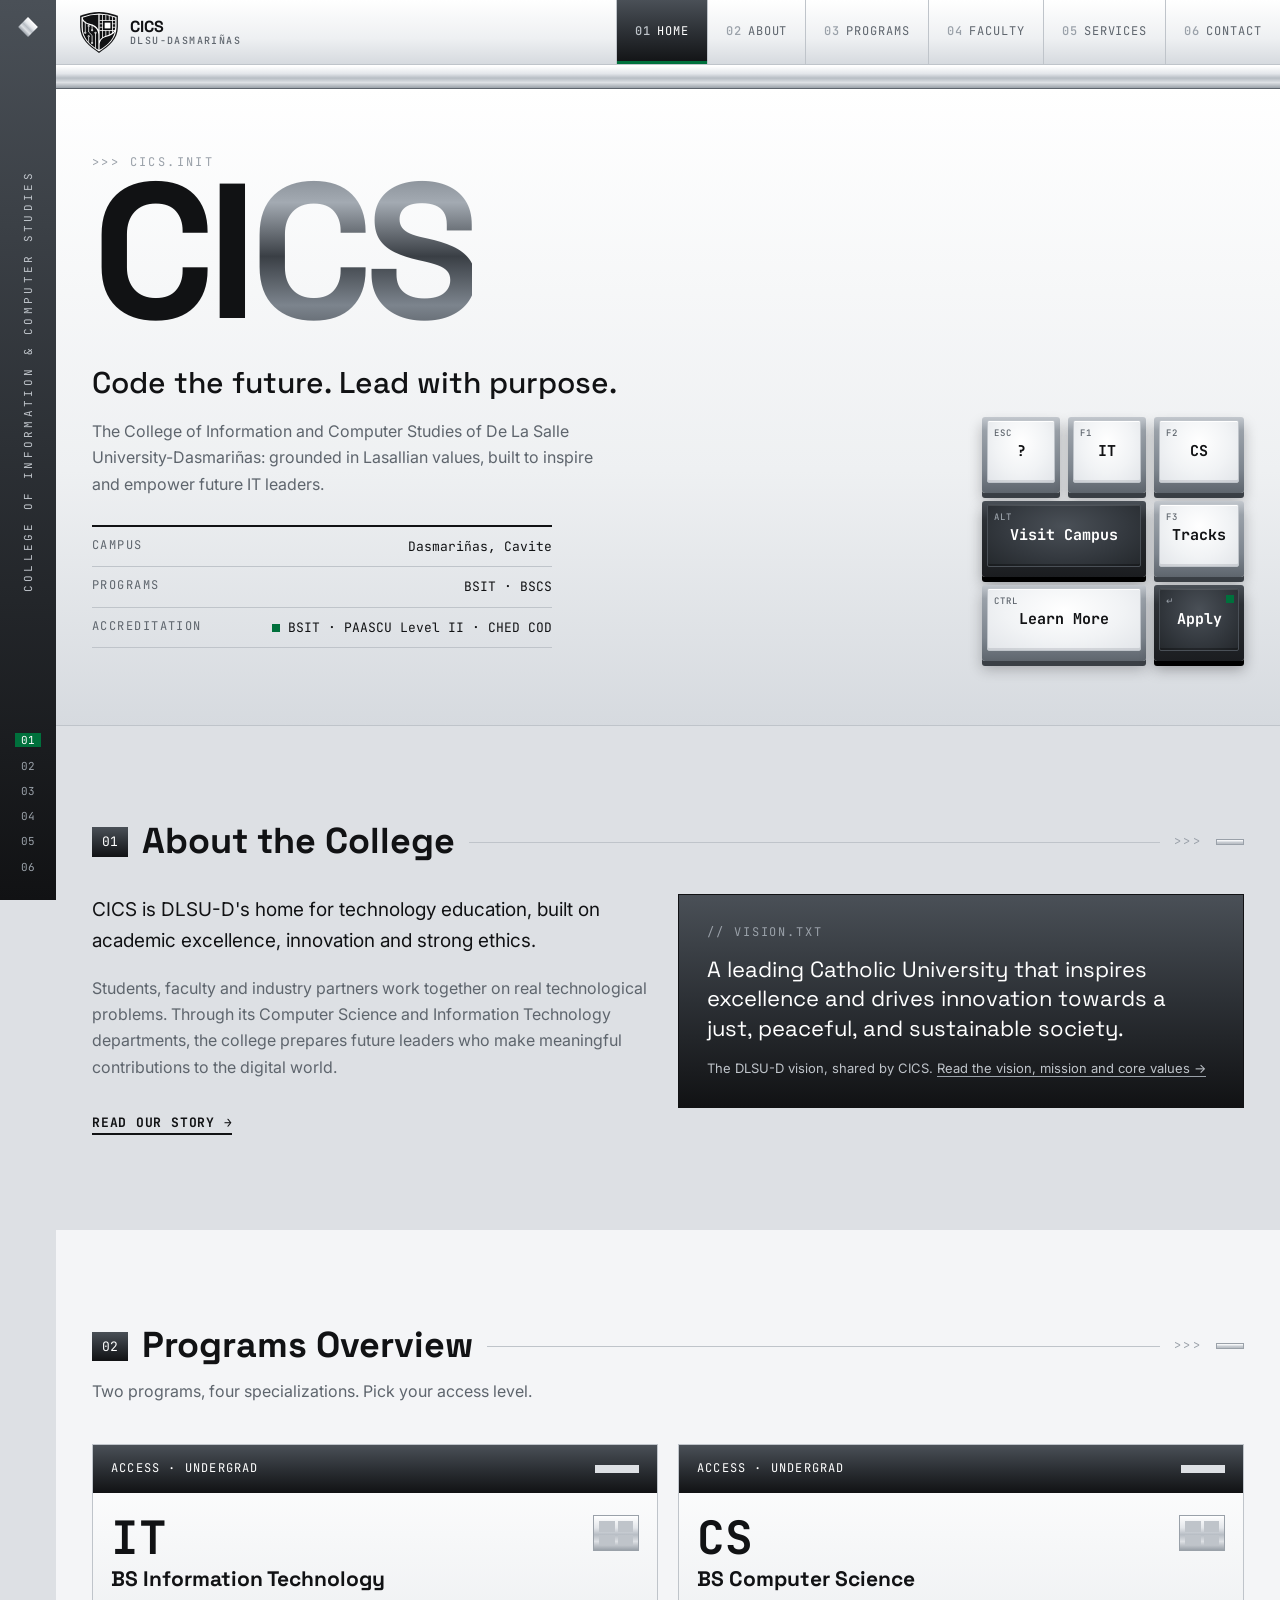
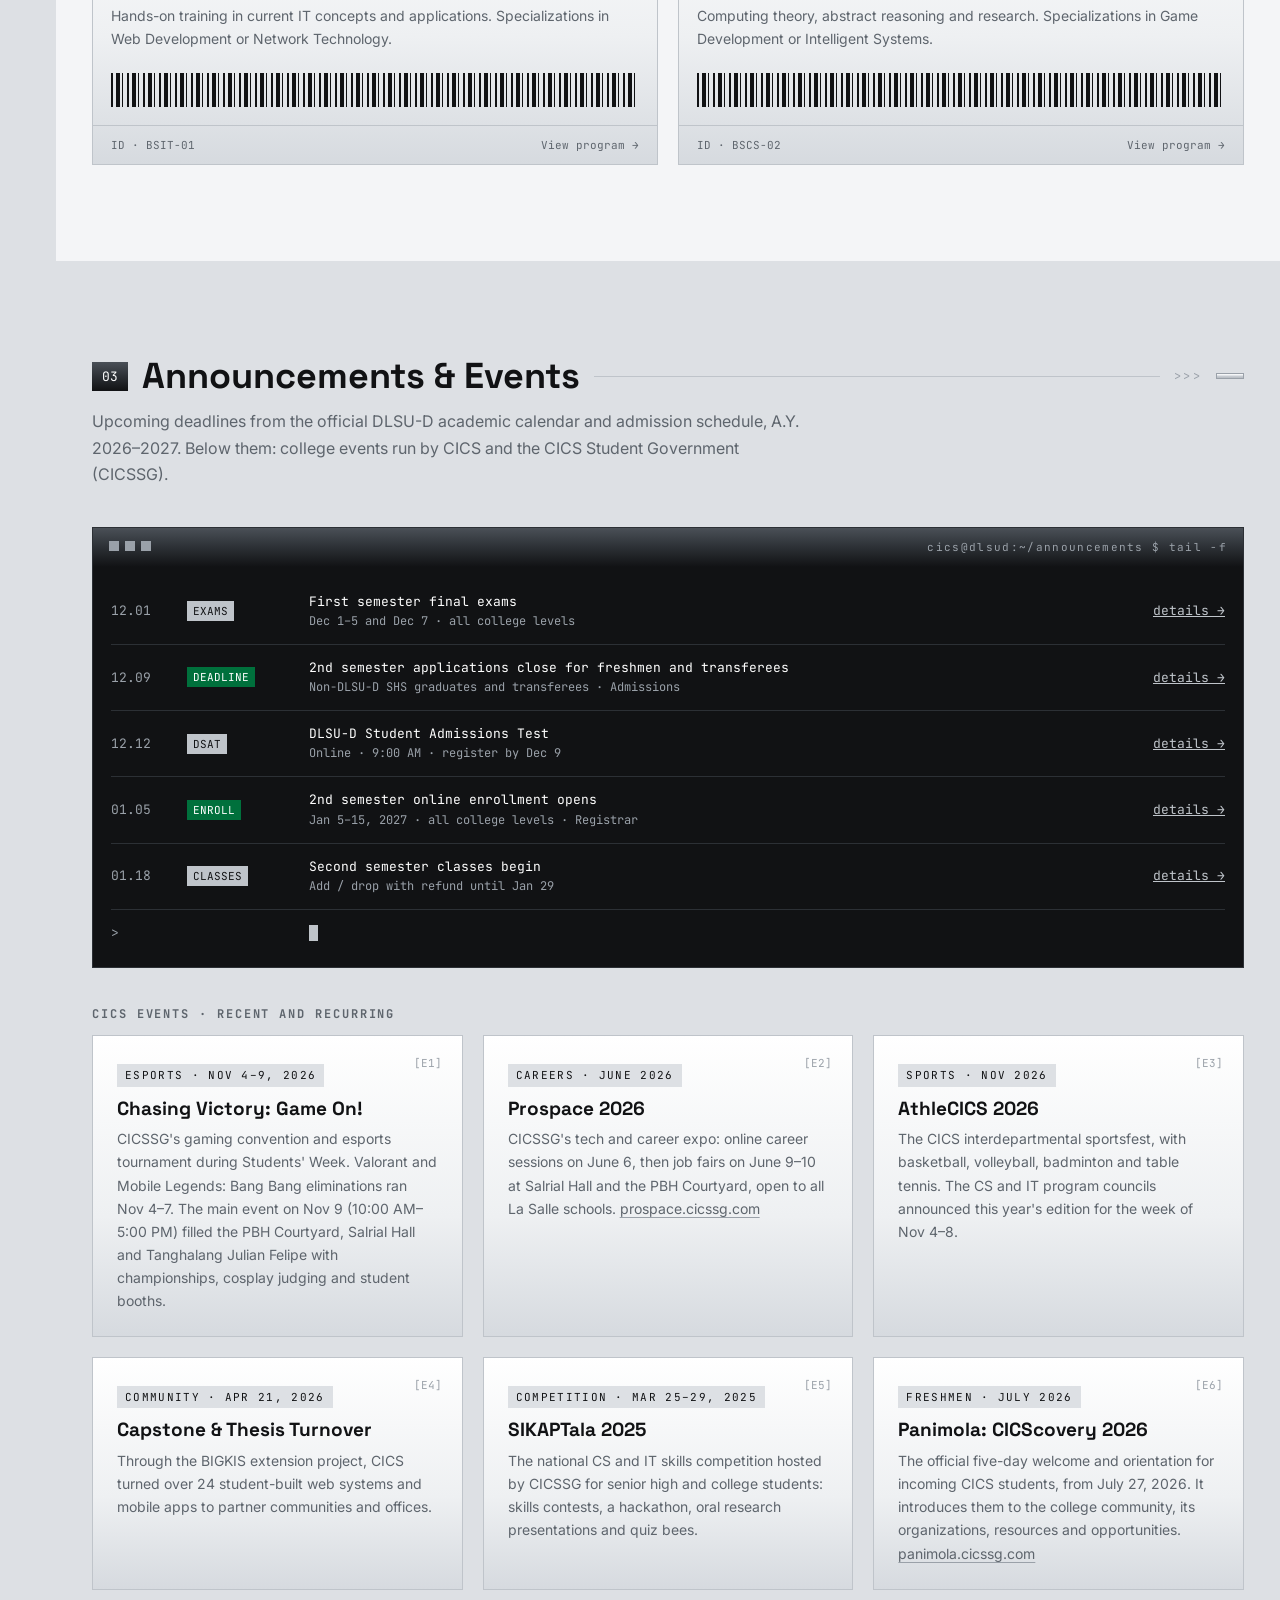
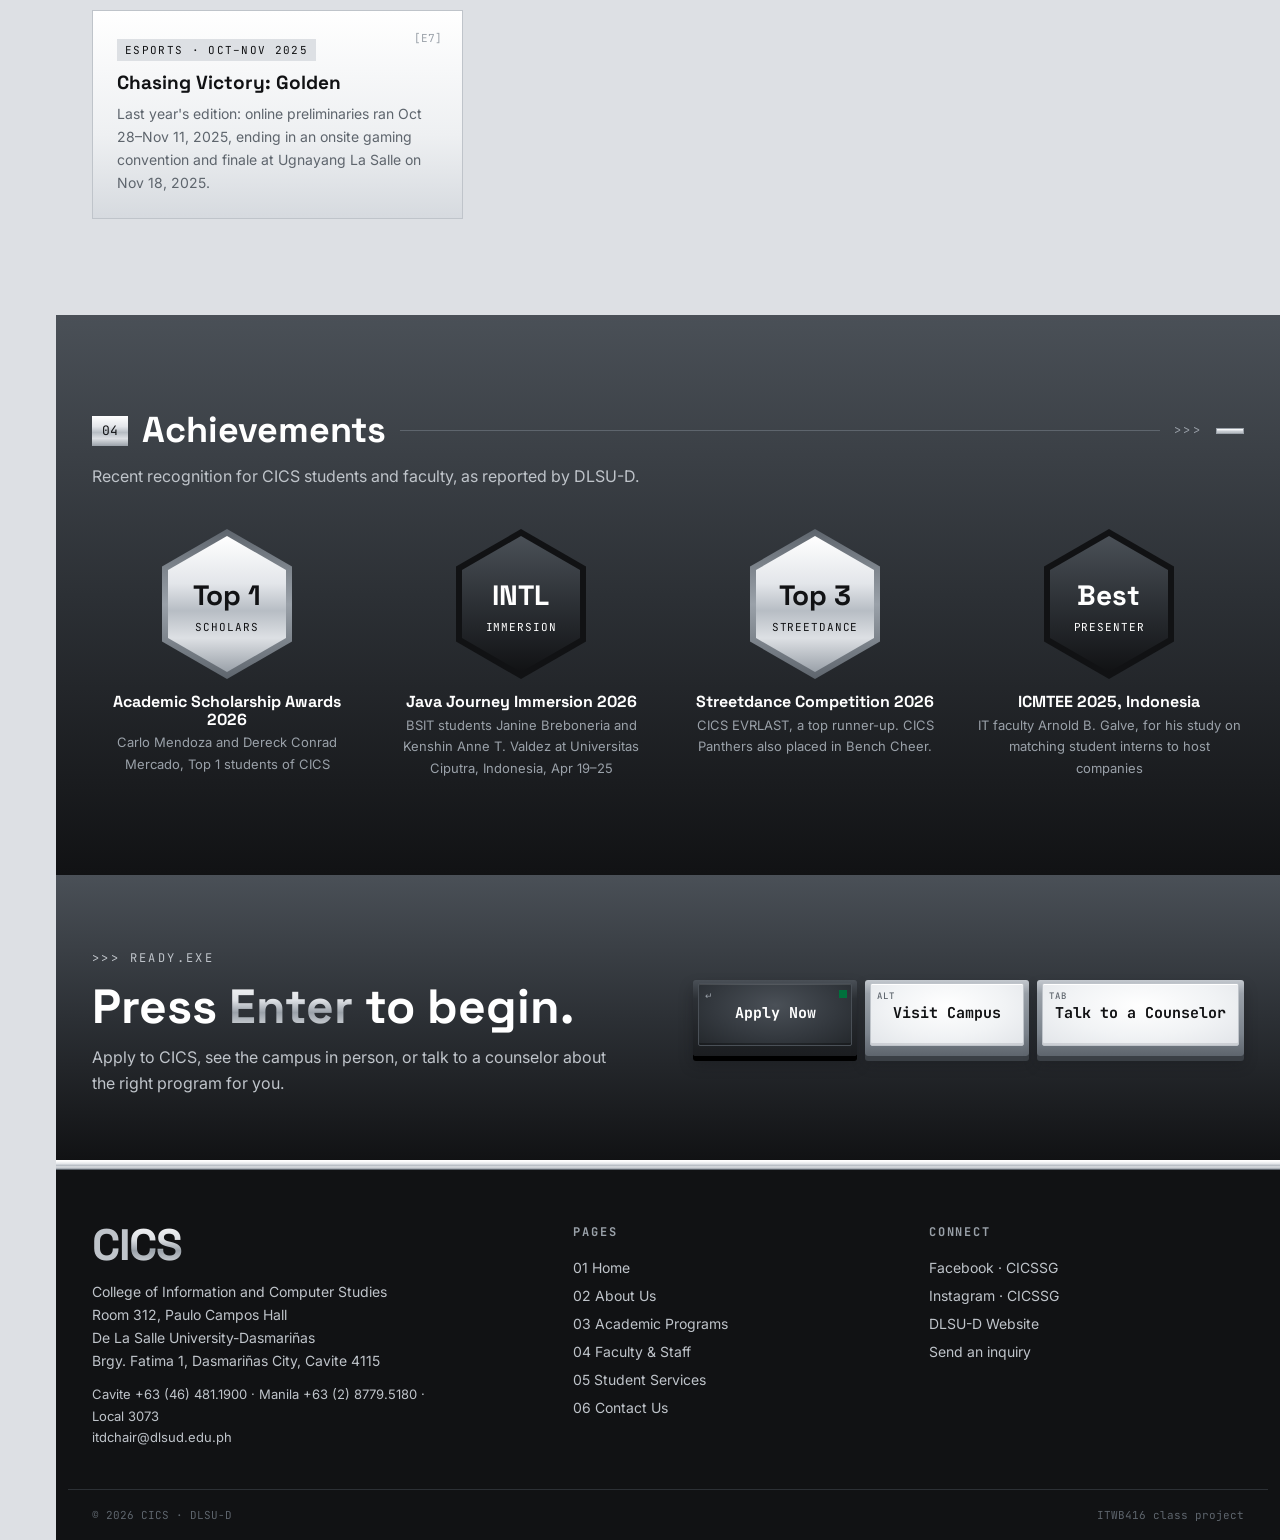
==== commit ace20051: "Add CICS shield logo, dean's photo and mobile layout fixes - Draw the CICS shield as an SVG and use " ====
--- a/index.html
+++ b/index.html
@@ -8,6 +8,7 @@
   <link rel="preconnect" href="https://fonts.googleapis.com">
   <link rel="preconnect" href="https://fonts.gstatic.com" crossorigin>
   <link href="https://fonts.googleapis.com/css2?family=Space+Grotesk:wght@500;700&family=Inter:wght@400;600&family=JetBrains+Mono:wght@500;700&display=swap" rel="stylesheet">
+  <link rel="icon" type="image/svg+xml" href="images/cics-logo.svg">
   <link rel="stylesheet" href="css/style.css">
   <script src="js/theme.js"></script>
 </head>
@@ -33,7 +34,7 @@
     <header class="site-header">
       <nav class="nav" aria-label="Main">
         <a class="brand" href="index.html">
-          <span class="logo">CICS</span>
+          <svg class="logo" viewBox="40 0 1000 1082" aria-hidden="true" focusable="false"><defs><clipPath id="cics-clip"><path d="M105,152 Q540,-16 975,152 L975,380 C975,700 760,880 540,1005 C320,880 105,700 105,380 Z"/></clipPath></defs><path class="ink" d="M42,102 Q540,-100 1038,102 L1038,390 C1038,720 800,900 540,1080 C280,900 42,720 42,390 Z"/><path class="paper" d="M78,130 Q540,-55 1003,130 L1003,390 C1003,710 780,890 540,1040 C300,890 78,710 78,390 Z"/><g clip-path="url(#cics-clip)"><path class="ink" d="M90,140 L523,0 L523,467 C490,400 420,330 300,310 C200,290 130,230 100,150 Z"/><path class="ink" d="M90,215 C150,290 230,330 340,355 C450,400 523,480 523,600 L523,1100 L60,1100 L60,215 Z"/><g fill="none" class="trace" stroke-width="20"><path d="M178,250 V548"/><path d="M267,370 V527 L358,618 V818"/><path d="M358,330 V480"/><path d="M448,548 V1010"/><path d="M267,640 V1010"/></g><g class="paper"><circle cx="178" cy="548" r="28"/><circle cx="267" cy="370" r="28"/><circle cx="358" cy="480" r="28"/><circle cx="358" cy="818" r="28"/><circle cx="448" cy="548" r="28"/><circle cx="267" cy="640" r="28"/></g><g class="ink"><circle cx="178" cy="548" r="10"/><circle cx="267" cy="370" r="10"/><circle cx="358" cy="480" r="10"/><circle cx="358" cy="818" r="10"/><circle cx="448" cy="548" r="10"/><circle cx="267" cy="640" r="10"/></g><path class="ink" d="M556,0 H1100 V400 L978,400 C965,470 920,530 860,570 C780,620 700,630 640,665 C600,690 570,720 556,760 Z"/><g class="paper"><rect x="621" y="0" width="20" height="800"/><rect x="888" y="0" width="21" height="700"/><rect x="710" y="0" width="21" height="233"/><rect x="710" y="481" width="21" height="220"/><rect x="799" y="0" width="21" height="233"/><rect x="799" y="481" width="21" height="220"/><rect x="556" y="213" width="450" height="20"/><rect x="556" y="481" width="450" height="21"/><rect x="556" y="302" width="85" height="20"/><rect x="888" y="302" width="118" height="20"/><rect x="556" y="391" width="85" height="21"/><rect x="888" y="391" width="118" height="21"/><rect x="689" y="281" width="152" height="152"/></g><path class="ink" d="M965,520 C900,600 820,630 760,645 C640,670 556,740 556,880 V1100 H1100 V520 Z"/></g></svg>
           <span>CICS<small>DLSU-Dasmariñas</small></span>
         </a>
         <input type="checkbox" id="menu" class="menu-toggle sr-only">
--- a/css/style.css
+++ b/css/style.css
@@ -72,7 +72,15 @@
 .site-header{position:sticky;top:0;z-index:20;background:var(--metal-soft);border-bottom:1px solid var(--chrome-3)}
 .nav{display:flex;justify-content:space-between;align-items:stretch;min-height:64px}
 .brand{display:flex;align-items:center;gap:12px;padding:0 var(--gutter);text-decoration:none;font-family:var(--f-head);font-weight:700;line-height:1.1}
-.brand .logo{width:38px;height:38px;background:var(--black);color:var(--white);display:grid;place-items:center;font-family:var(--f-mono);font-size:10px;letter-spacing:.05em}
+.brand .logo{width:38px;height:41px;display:block;flex:none}
+/* Header shield: two colours that follow the theme */
+:root{--logo-ink:var(--black);--logo-paper:#FFFFFF}
+html[data-theme="dark"]{--logo-ink:#E8EAED;--logo-paper:#141619}
+html[data-theme="green"]{--logo-ink:#00703C;--logo-paper:#FFFFFF}
+.logo .ink{fill:var(--logo-ink)}
+.logo .paper{fill:var(--logo-paper)}
+.logo .trace{stroke:var(--logo-paper)}
+.logo :is(.ink,.paper,.trace){transition:fill .3s,stroke .3s}
 .brand small{display:block;font-family:var(--f-mono);font-weight:500;font-size:10px;letter-spacing:.14em;color:var(--gunmetal);text-transform:uppercase}
 .tabs{display:flex;list-style:none;padding:0;font-family:var(--f-mono);font-size:12px;text-transform:uppercase;letter-spacing:.08em}
 .tabs li{display:flex}
@@ -363,8 +371,12 @@
   .term li{grid-template-columns:56px 1fr}
   .term li .t{grid-column:1/-1}
   .term li .go-link{grid-column:1/-1}
-  .branch{grid-template-columns:1fr;padding-top:0}
+  .branch,.branch.two{grid-template-columns:1fr;padding-top:0}
   .branch::before,.branch > div::before{display:none}
+  .node{min-width:0;width:100%}
+  .page-hero .mega{font-size:clamp(44px,17vw,150px)}
+  .sh{gap:10px}
+  .sh .line{min-width:12px}
   .branch > div{margin-top:20px}
   .timeline::before{left:7px;right:auto;top:0;bottom:0;width:2px;height:auto}
   .timeline li{padding:0 0 28px 36px}
@@ -383,6 +395,7 @@
 .facs{display:grid;grid-template-columns:repeat(auto-fill,minmax(min(100%,250px),1fr));gap:12px}
 .fac{display:grid;grid-template-columns:56px 1fr;gap:14px;align-items:start;background:var(--metal-soft);border:1px solid var(--chrome-3);padding:14px}
 .fac .av{width:56px;height:56px;background:var(--metal-dark);color:var(--chrome-3);display:grid;place-items:center;font-family:var(--f-mono);font-weight:700;font-size:15px;border:2px solid var(--steel)}
+.fac img.av{display:block;object-fit:cover;object-position:center 30%}
 .fac .id{font-family:var(--f-mono);font-size:10px;letter-spacing:.12em;color:var(--steel)}
 .fac h3{font-size:16px;margin:2px 0 4px}
 .fac .pos{font-size:12px;color:var(--gunmetal)}
@@ -465,6 +478,7 @@
   color-scheme:dark;
 }
 html[data-theme="dark"] body{color:#E8EAED}
+html[data-theme="dark"] .brand{color:#E8EAED}
 html[data-theme="dark"] .silver{background:var(--metal-text-light);-webkit-background-clip:text;background-clip:text}
 html[data-theme="dark"] :is(.site-header,.hero,.page-hero,.panel,.badge,.badge .foot,.track,.fac,.steps li,.year,.year li,.node,.logo-tile,.value .face,.spec div,.tabs,.tabs a,.program,.menu-btn){border-color:#363A40}
 html[data-theme="dark"] :is(.sh .line,.program h3.sub::after){background:#363A40}
@@ -473,7 +487,7 @@
 html[data-theme="dark"] :is(a.badge:hover,a.logo-tile:hover){border-color:var(--chrome-3)}
 html[data-theme="dark"] .tabs a:hover{color:var(--white)}
 html[data-theme="dark"] .tabs a[aria-current="page"]{background:#0B0C0E}
-html[data-theme="dark"] .brand .logo{border:1px solid var(--gunmetal)}
+
 html[data-theme="dark"] .menu-btn i{background:var(--white);box-shadow:0 6px 0 var(--white),0 -6px 0 var(--white)}
 html[data-theme="dark"] .barcode{background:repeating-linear-gradient(90deg,var(--chrome-3) 0 2px,transparent 2px 5px,var(--chrome-3) 5px 9px,transparent 9px 11px,var(--chrome-3) 11px 12px,transparent 12px 16px)}
 html[data-theme="dark"] .key .sub{color:#5E656D}
